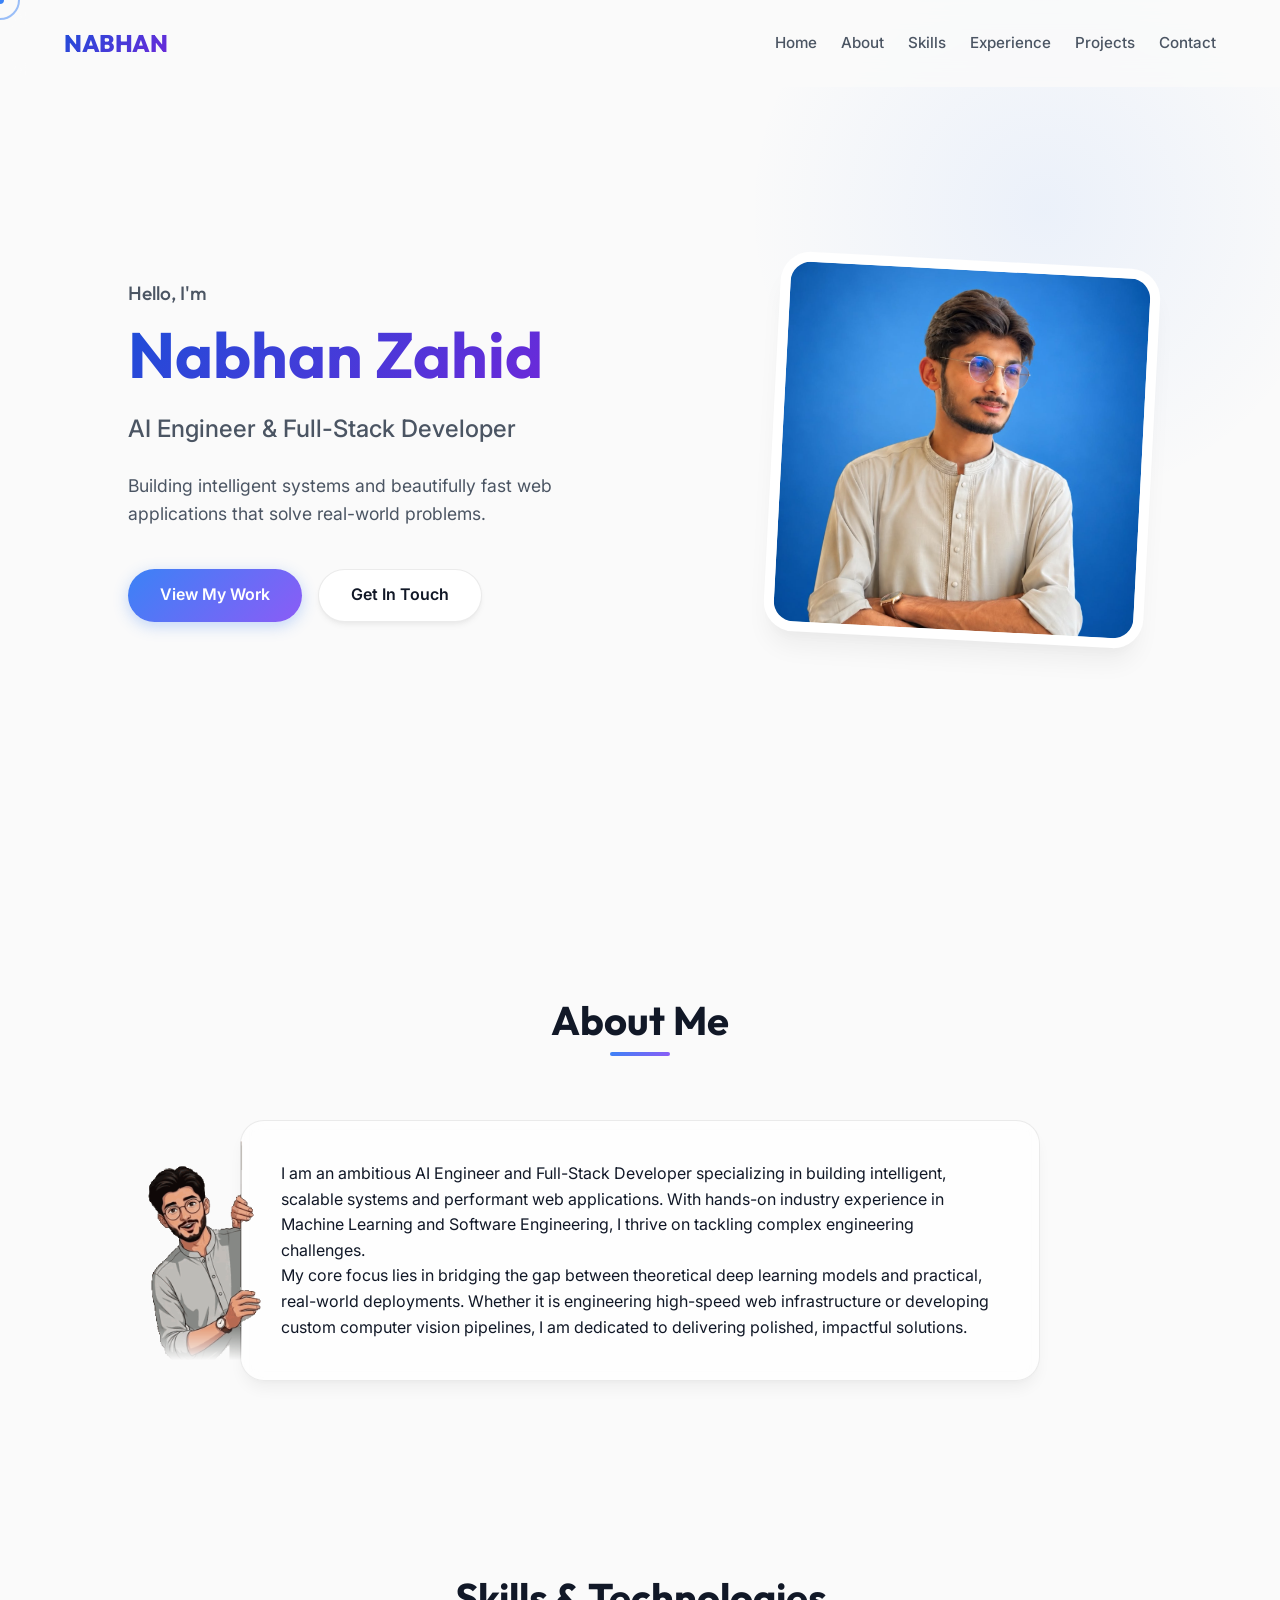
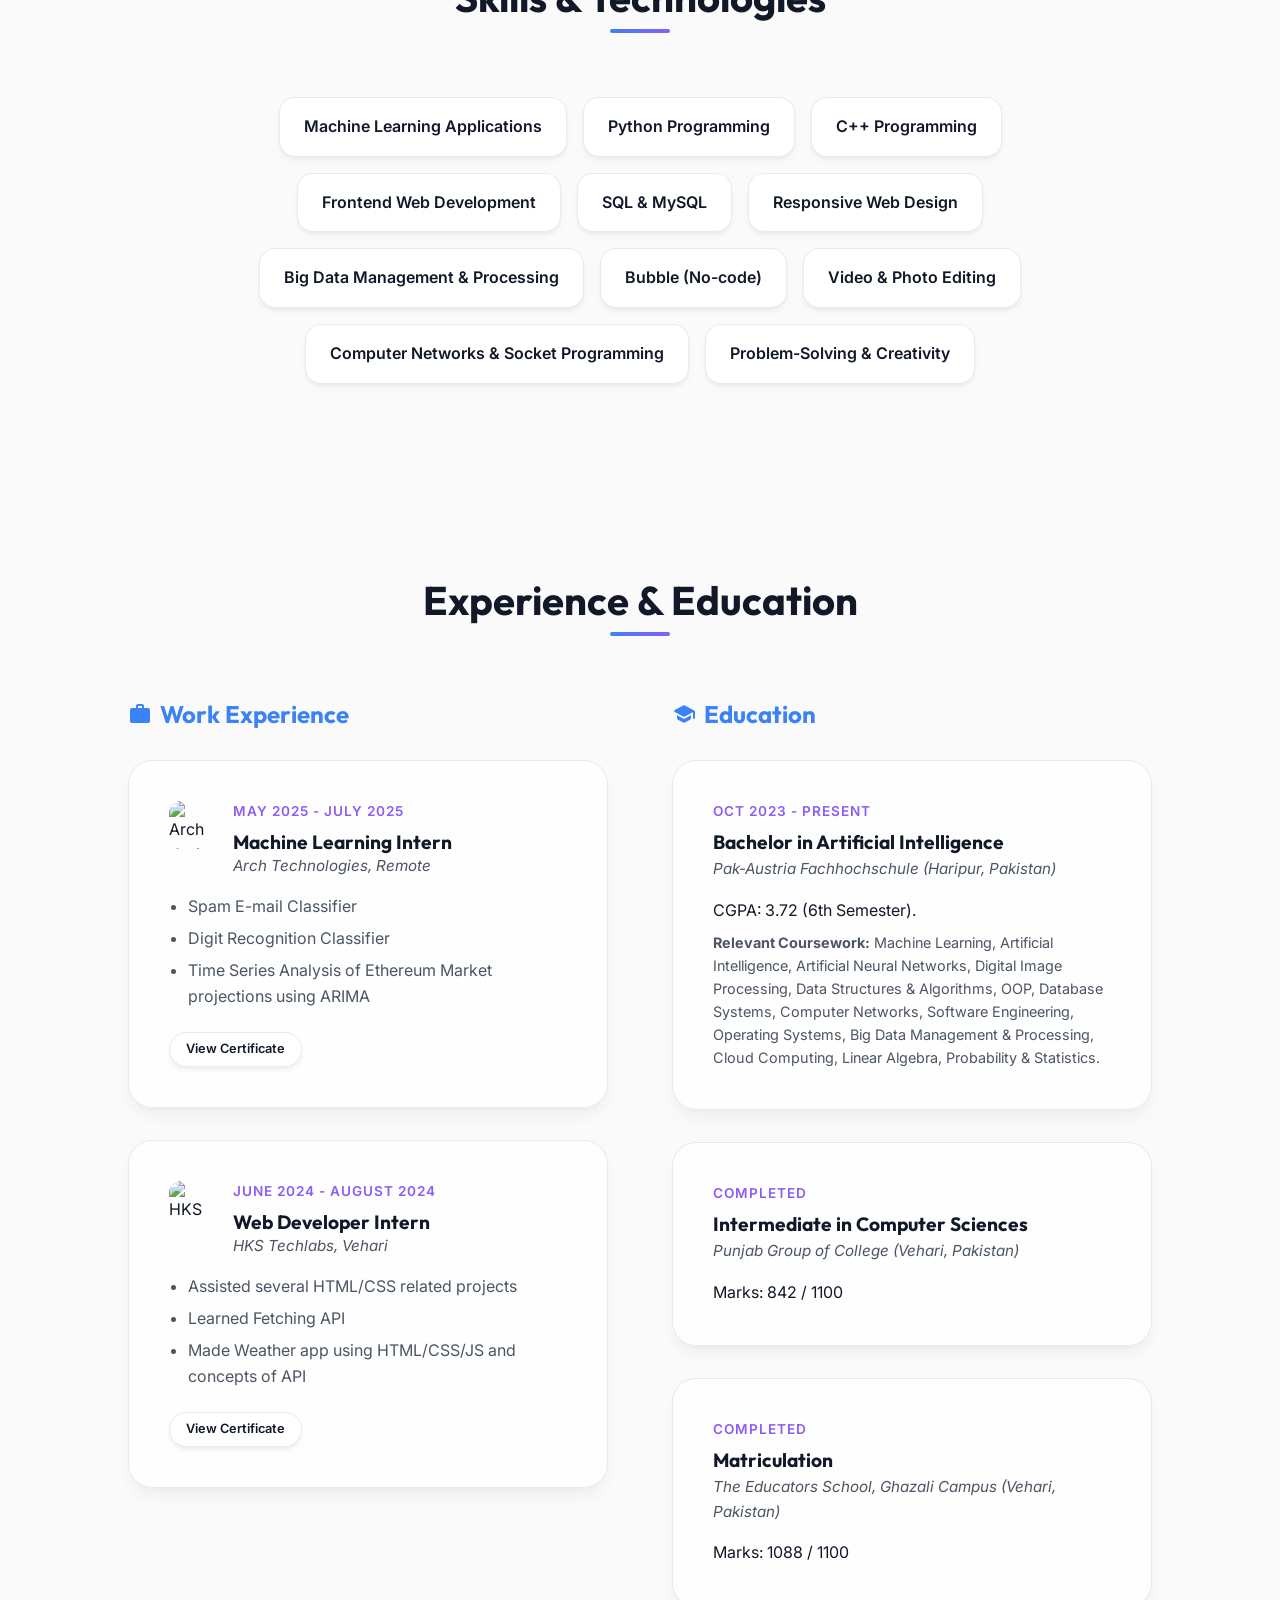
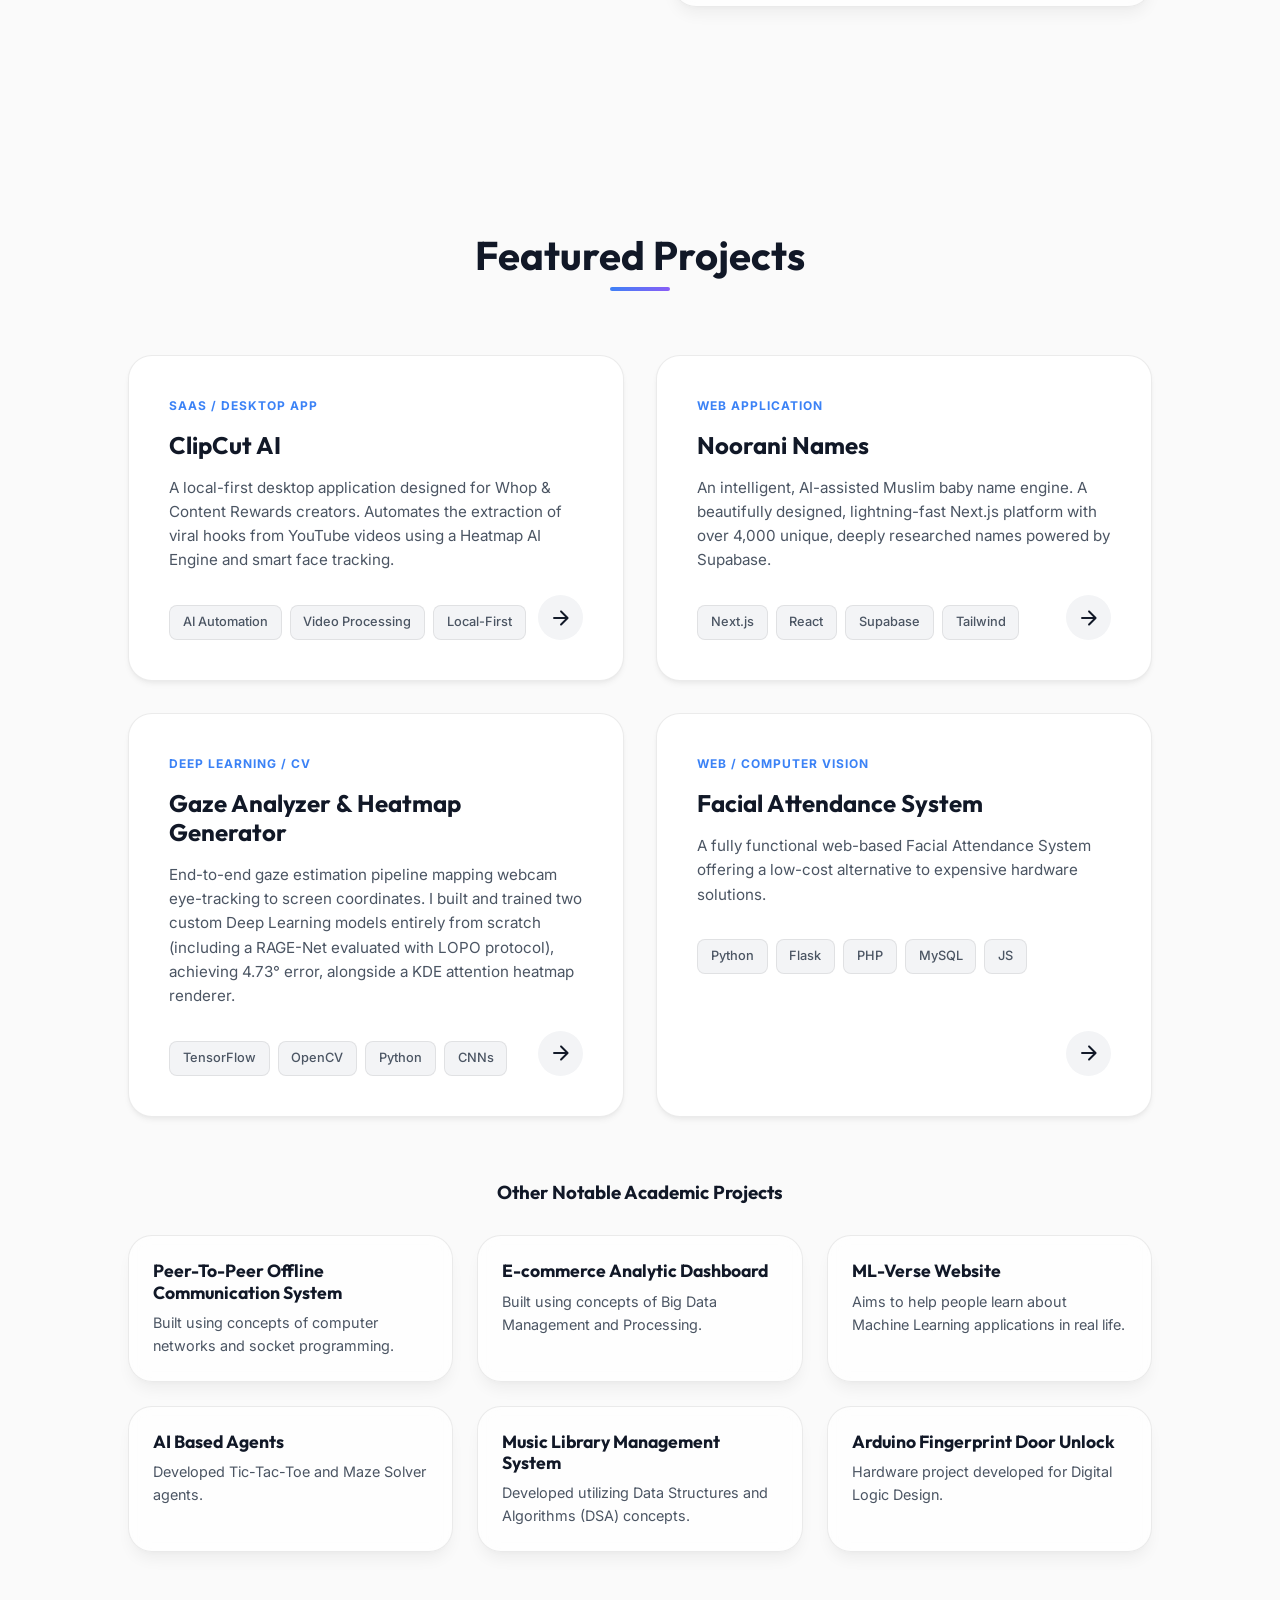
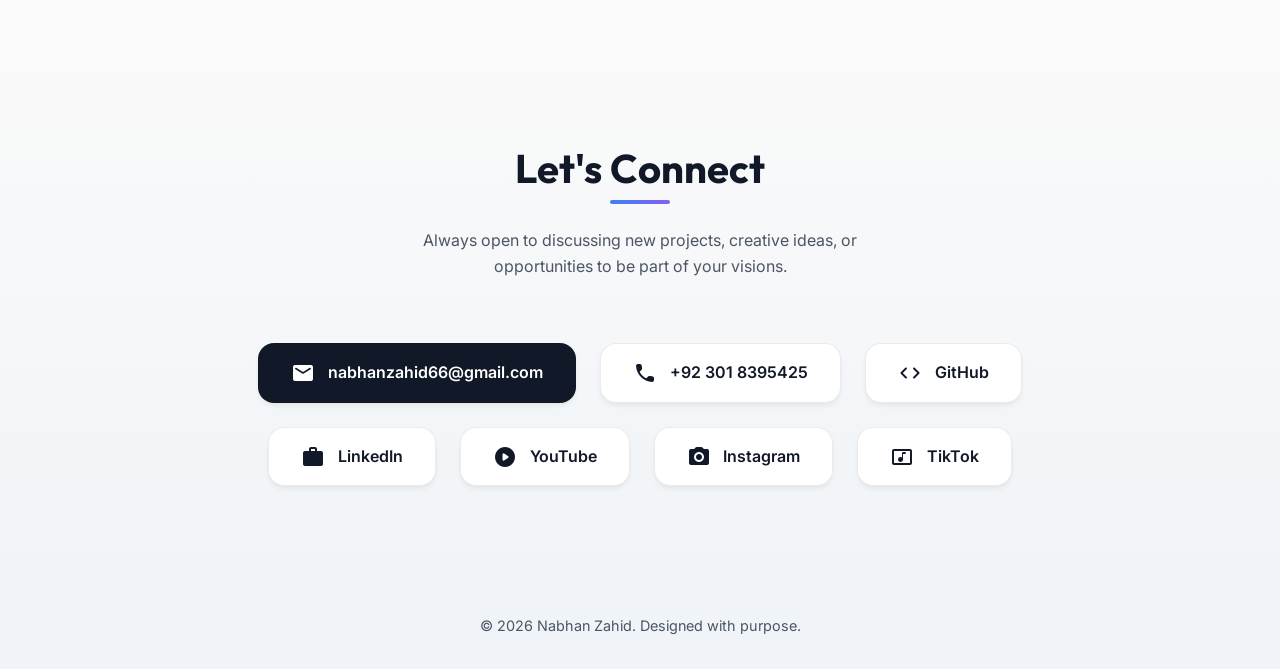
==== index.html @ c8bb35e8 "Initial commit: Revamped AI Engineer Portfolio" ====
<!DOCTYPE html>
<html lang="en">

<head>
  <meta charset="UTF-8">
  <meta name="viewport" content="width=device-width, initial-scale=1.0">
  <title>Nabhan Zahid | AI Engineer & Full-Stack Developer</title>
  <meta name="description" content="Nabhan Zahid is an ambitious AI Engineer and Full-Stack Developer specializing in Machine Learning, Deep Learning, computer vision, and building scalable web applications.">
  <meta name="keywords" content="Nabhan Zahid, AI Engineer, Machine Learning, Full-Stack Developer, Deep Learning, Computer Vision, Python, C++, React, Next.js, Portfolio, Software Engineer">
  <meta name="author" content="Nabhan Zahid">
  <meta name="robots" content="index, follow">

  <!-- Open Graph / Social SEO -->
  <meta property="og:title" content="Nabhan Zahid | AI Engineer & Full-Stack Developer">
  <meta property="og:description" content="Nabhan Zahid's personal portfolio. Exploring my projects in Artificial Intelligence, Machine Learning, and Web Development.">
  <meta property="og:type" content="website">
  <meta property="og:image" content="Assets/profile.jpg">
  <meta property="og:url" content="https://nabhanzahid.com/"> <!-- Placeholder, assuming domain -->
  <!-- Google Fonts -->
  <link rel="preconnect" href="https://fonts.googleapis.com">
  <link rel="preconnect" href="https://fonts.gstatic.com" crossorigin>
  <link
    href="https://fonts.googleapis.com/css2?family=Outfit:wght@300;400;500;600;700;800&family=Inter:wght@300;400;500;600&display=swap"
    rel="stylesheet">

  <!-- Material Icons for some UI elements -->
  <link href="https://fonts.googleapis.com/icon?family=Material+Icons+Round" rel="stylesheet">
  <link href="https://fonts.googleapis.com/icon?family=Material+Icons" rel="stylesheet">

  <link rel="stylesheet" href="style.css">
</head>

<body>

  <!-- Custom Cursor -->
  <div class="cursor-dot"></div>
  <div class="cursor-outline"></div>

  <!-- Navbar -->
  <nav class="navbar">
    <div class="nav-brand">NABHAN</div>
    <ul class="nav-links">
      <li><a href="#home">Home</a></li>
      <li><a href="#about">About</a></li>
      <li><a href="#skills">Skills</a></li>
      <li><a href="#experience">Experience</a></li>
      <li><a href="#projects">Projects</a></li>
      <li><a href="#contact">Contact</a></li>
    </ul>
  </nav>

  <main>
  <!-- Hero Section -->
  <section id="home" class="hero">
    <div class="hero-content fade-in">
      <p class="greeting">Hello, I'm</p>
      <h1 class="hero-title">
        <span class="gradient-text typing-effect">Nabhan Zahid</span>
      </h1>
      <p class="hero-subtitle">AI Engineer & Full-Stack Developer</p>
      <p class="hero-description">
        Building intelligent systems and beautifully fast web applications that solve real-world problems.
      </p>
      <div class="hero-actions">
        <a href="#projects" class="btn btn-primary">View My Work</a>
        <a href="#contact" class="btn btn-secondary">Get In Touch</a>
      </div>
    </div>

    <div class="hero-image fade-in delay-1">
      <div class="image-wrapper">
        <img src="Assets/profile.jpg" alt="Nabhan Zahid" class="profile-pic"
          onerror="this.src='https://ui-avatars.com/api/?name=Nabhan+Zahid&size=400&background=F3F4F6&color=1F2937&font-size=0.33'">
      </div>
    </div>
  </section>

  <!-- About Section -->
  <section id="about" class="about">
    <div class="section-header fade-in">
      <h2>About Me</h2>
      <div class="underline"></div>
    </div>

    <div class="about-content-wrapper fade-in delay-1">
      <img src="Assets/avatar.gif" alt="Nabhan Animated Avatar" class="peeking-avatar">
      <img src="Assets/mobile-avatar.gif" alt="Mobile Animated Avatar" class="mobile-peeking-avatar">
      <div class="glass-panel text-content">
        <p>I am an ambitious AI Engineer and Full-Stack Developer specializing in building
          intelligent, scalable systems and performant web applications. With hands-on industry experience in Machine
          Learning and Software Engineering, I thrive on tackling complex engineering challenges.</p>
        <p>My core focus lies in bridging the gap between theoretical deep learning models and practical, real-world
          deployments. Whether it is engineering high-speed web infrastructure or developing custom computer vision
          pipelines, I am dedicated to delivering polished, impactful solutions.</p>
      </div>
    </div>
  </section>

  <!-- Skills Section -->
  <section id="skills" class="skills-section">
    <div class="section-header fade-in">
      <h2>Skills & Technologies</h2>
      <div class="underline"></div>
    </div>
    <div class="skills-grid fade-in delay-1">
      <div class="skill-tag">Machine Learning Applications</div>
      <div class="skill-tag">Python Programming</div>
      <div class="skill-tag">C++ Programming</div>
      <div class="skill-tag">Frontend Web Development</div>
      <div class="skill-tag">SQL & MySQL</div>
      <div class="skill-tag">Responsive Web Design</div>
      <div class="skill-tag">Big Data Management & Processing</div>
      <div class="skill-tag">Bubble (No-code)</div>
      <div class="skill-tag">Video & Photo Editing</div>
      <div class="skill-tag">Computer Networks & Socket Programming</div>
      <div class="skill-tag" style="grid-column: span 2;">Problem-Solving & Creativity</div>
    </div>
  </section>

  <!-- Experience & Education Section -->
  <section id="experience" class="timeline-section">
    <div class="section-header fade-in">
      <h2>Experience & Education</h2>
      <div class="underline"></div>
    </div>

    <div class="timeline-grid">
      <!-- Work Experience -->
      <div class="timeline-column fade-in">
        <h3><span class="material-icons-round">work</span> Work Experience</h3>

        <div class="timeline-item glass-panel">
          <div class="timeline-header-with-img"
            style="display: flex; gap: 1rem; align-items: flex-start; margin-bottom: 1rem;">
            <img src="https://ui-avatars.com/api/?name=Arch+Technologies&background=3b82f6&color=fff"
              alt="Arch Technologies" style="width: 48px; height: 48px; border-radius: 12px; object-fit: cover;">
            <div>
              <div class="timeline-date">May 2025 - July 2025</div>
              <h4 style="margin-bottom: 0;">Machine Learning Intern</h4>
              <p class="timeline-org" style="margin-bottom: 0;">Arch Technologies, Remote</p>
            </div>
          </div>
          <ul>
            <li>Spam E-mail Classifier</li>
            <li>Digit Recognition Classifier</li>
            <li>Time Series Analysis of Ethereum Market projections using ARIMA</li>
          </ul>
          <a href="Assets/arch_certificate.pdf" target="_blank" class="btn btn-secondary"
            style="font-size: 0.8rem; padding: 0.4rem 1rem; margin-top: 1rem;">View Certificate</a>
        </div>

        <div class="timeline-item glass-panel">
          <div class="timeline-header-with-img"
            style="display: flex; gap: 1rem; align-items: flex-start; margin-bottom: 1rem;">
            <img src="https://ui-avatars.com/api/?name=HKS+Techlabs&background=8b5cf6&color=fff" alt="HKS Techlabs"
              style="width: 48px; height: 48px; border-radius: 12px; object-fit: cover;">
            <div>
              <div class="timeline-date">June 2024 - August 2024</div>
              <h4 style="margin-bottom: 0;">Web Developer Intern</h4>
              <p class="timeline-org" style="margin-bottom: 0;">HKS Techlabs, Vehari</p>
            </div>
          </div>
          <ul>
            <li>Assisted several HTML/CSS related projects</li>
            <li>Learned Fetching API</li>
            <li>Made Weather app using HTML/CSS/JS and concepts of API</li>
          </ul>
          <a href="Assets/hks_certificate.pdf" target="_blank" class="btn btn-secondary"
            style="font-size: 0.8rem; padding: 0.4rem 1rem; margin-top: 1rem;">View Certificate</a>
        </div>
      </div>

      <!-- Education -->
      <div class="timeline-column fade-in delay-1">
        <h3><span class="material-icons-round">school</span> Education</h3>

        <div class="timeline-item glass-panel">
          <div class="timeline-date">Oct 2023 - Present</div>
          <h4>Bachelor in Artificial Intelligence</h4>
          <p class="timeline-org">Pak-Austria Fachhochschule (Haripur, Pakistan)</p>
          <p>CGPA: 3.72 (6th Semester).</p>
          <p style="margin-top: 0.5rem; font-size: 0.9rem; color: var(--text-secondary);"><strong>Relevant
              Coursework:</strong> Machine Learning, Artificial Intelligence, Artificial Neural Networks, Digital Image
            Processing, Data Structures & Algorithms, OOP, Database Systems, Computer Networks, Software Engineering,
            Operating Systems, Big Data Management & Processing, Cloud Computing, Linear Algebra, Probability &
            Statistics.</p>
        </div>

        <div class="timeline-item glass-panel">
          <div class="timeline-date">Completed</div>
          <h4>Intermediate in Computer Sciences</h4>
          <p class="timeline-org">Punjab Group of College (Vehari, Pakistan)</p>
          <p>Marks: 842 / 1100</p>
        </div>

        <div class="timeline-item glass-panel">
          <div class="timeline-date">Completed</div>
          <h4>Matriculation</h4>
          <p class="timeline-org">The Educators School, Ghazali Campus (Vehari, Pakistan)</p>
          <p>Marks: 1088 / 1100</p>
        </div>
      </div>
    </div>
  </section>

  <!-- Projects Section -->
  <section id="projects" class="projects">
    <div class="section-header fade-in">
      <h2>Featured Projects</h2>
      <div class="underline"></div>
    </div>

    <div class="project-grid">
      <!-- Project 1: Clipcut AI -->
      <a href="https://clipcutai.xyz" target="_blank" rel="noopener noreferrer" class="project-card fade-in">
        <div class="project-content">
          <div class="project-tag">SaaS / Desktop App</div>
          <h3>ClipCut AI</h3>
          <p>A local-first desktop application designed for Whop & Content Rewards creators. Automates the extraction of
            viral hooks from YouTube videos using a Heatmap AI Engine and smart face tracking.</p>
          <div class="tech-stack">
            <span>AI Automation</span>
            <span>Video Processing</span>
            <span>Local-First</span>
          </div>
        </div>
        <div class="project-link-icon">
          <span class="material-icons-round">arrow_forward</span>
        </div>
      </a>

      <!-- Project 2: Noorani Names -->
      <a href="https://nooraninames.com" target="_blank" rel="noopener noreferrer" class="project-card fade-in delay-1">
        <div class="project-content">
          <div class="project-tag">Web Application</div>
          <h3>Noorani Names</h3>
          <p>An intelligent, AI-assisted Muslim baby name engine. A beautifully designed, lightning-fast Next.js platform with over 4,000 unique, deeply researched names powered by Supabase.</p>
          <div class="tech-stack">
            <span>Next.js</span>
            <span>React</span>
            <span>Supabase</span>
            <span>Tailwind</span>
          </div>
        </div>
        <div class="project-link-icon">
          <span class="material-icons-round">arrow_forward</span>
        </div>
      </a>

      <!-- Project 3: Gaze Tracking -->
      <a href="https://www.kaggle.com/datasets/nabhanzahid/gaze-tracking/data" target="_blank" rel="noopener noreferrer"
        class="project-card fade-in">
        <div class="project-content">
          <div class="project-tag">Deep Learning / CV</div>
          <h3>Gaze Analyzer & Heatmap Generator</h3>
          <p>End-to-end gaze estimation pipeline mapping webcam eye-tracking to screen coordinates. I built and trained two custom Deep Learning models entirely from scratch (including a RAGE-Net evaluated with LOPO protocol), achieving 4.73° error, alongside a KDE attention heatmap renderer.</p>
          <div class="tech-stack">
            <span>TensorFlow</span>
            <span>OpenCV</span>
            <span>Python</span>
            <span>CNNs</span>
          </div>
        </div>
        <div class="project-link-icon">
          <span class="material-icons-round">arrow_forward</span>
        </div>
      </a>

      <!-- Project 4: Facial Attendance -->
      <a href="https://youtu.be/N791KfJFyd8" target="_blank" rel="noopener noreferrer"
        class="project-card fade-in delay-1">
        <div class="project-content">
          <div class="project-tag">Web / Computer Vision</div>
          <h3>Facial Attendance System</h3>
          <p>A fully functional web-based Facial Attendance System offering a low-cost alternative to expensive hardware
            solutions.</p>
          <div class="tech-stack">
            <span>Python</span>
            <span>Flask</span>
            <span>PHP</span>
            <span>MySQL</span>
            <span>JS</span>
          </div>
        </div>
        <div class="project-link-icon">
          <span class="material-icons-round">arrow_forward</span>
        </div>
      </a>
    </div>

    <!-- Other Academic Projects -->
    <div class="other-projects fade-in">
      <h3>Other Notable Academic Projects</h3>
      <div class="other-projects-grid">
        <div class="glass-panel small-project">
          <h4>Peer-To-Peer Offline Communication System</h4>
          <p>Built using concepts of computer networks and socket programming.</p>
        </div>
        <div class="glass-panel small-project">
          <h4>E-commerce Analytic Dashboard</h4>
          <p>Built using concepts of Big Data Management and Processing.</p>
        </div>
        <div class="glass-panel small-project">
          <h4>ML-Verse Website</h4>
          <p>Aims to help people learn about Machine Learning applications in real life.</p>
        </div>
        <div class="glass-panel small-project">
          <h4>AI Based Agents</h4>
          <p>Developed Tic-Tac-Toe and Maze Solver agents.</p>
        </div>
        <div class="glass-panel small-project">
          <h4>Music Library Management System</h4>
          <p>Developed utilizing Data Structures and Algorithms (DSA) concepts.</p>
        </div>
        <div class="glass-panel small-project">
          <h4>Arduino Fingerprint Door Unlock</h4>
          <p>Hardware project developed for Digital Logic Design.</p>
        </div>
      </div>
    </div>
  </section>

  <!-- Contact Section -->
  <section id="contact" class="contact">
    <div class="section-header fade-in">
      <h2>Let's Connect</h2>
      <div class="underline"></div>
      <p class="contact-sub">Always open to discussing new projects, creative ideas, or opportunities to be part of your
        visions.</p>
    </div>

    <div class="contact-grid fade-in delay-1">
      <a href="mailto:nabhanzahid66@gmail.com" class="social-btn glass-btn primary">
        <span class="material-icons-round">email</span>
        nabhanzahid66@gmail.com
      </a>
      <a href="tel:+923018395425" class="social-btn glass-btn">
        <span class="material-icons-round">phone</span>
        +92 301 8395425
      </a>
      <a href="https://github.com/nabhanzahid" target="_blank" rel="noopener noreferrer" class="social-btn glass-btn">
        <span class="material-icons-round">code</span>
        GitHub
      </a>
      <a href="https://www.linkedin.com/in/nabhan-zahid-28735432b" target="_blank" rel="noopener noreferrer"
        class="social-btn glass-btn">
        <span class="material-icons-round">work</span>
        LinkedIn
      </a>
      <a href="https://youtube.com/@kamalaadmi" target="_blank" rel="noopener noreferrer" class="social-btn glass-btn">
        <span class="material-icons-round">play_circle</span>
        YouTube
      </a>
      <a href="https://www.instagram.com/nabhanzahid77" target="_blank" rel="noopener noreferrer"
        class="social-btn glass-btn">
        <span class="material-icons-round">photo_camera</span>
        Instagram
      </a>
      <a href="https://www.tiktok.com/@nz243" target="_blank" rel="noopener noreferrer" class="social-btn glass-btn">
        <span class="material-icons-round">music_video</span>
        TikTok
      </a>
    </div>
  </section>
  </main>

  <footer>
    <p>&copy; <span id="year"></span> Nabhan Zahid. Designed with purpose.</p>
  </footer>

  <script src="script.js"></script>
</body>

</html>
---- style.css ----
/* 
  PREMIUM LIGHT THEME 
  A modern, elegant light theme focusing on white space, soft shadows, 
  and smooth gradients to give a highly premium feel.
*/

:root {
  /* Colors */
  --bg-color: #fafafa;
  --surface-color: #ffffff;
  --surface-hover: #f3f4f6;
  --text-primary: #111827;
  --text-secondary: #4b5563;
  --accent-primary: #3b82f6; /* Premium Blue */
  --accent-secondary: #8b5cf6; /* Soft Purple */
  --border-color: rgba(0, 0, 0, 0.08);
  
  /* Gradients */
  --gradient-main: linear-gradient(135deg, var(--accent-primary), var(--accent-secondary));
  --gradient-text: linear-gradient(135deg, #1d4ed8, #6d28d9);
  
  /* Shadows */
  --shadow-sm: 0 4px 6px -1px rgba(0, 0, 0, 0.05), 0 2px 4px -1px rgba(0, 0, 0, 0.03);
  --shadow-md: 0 10px 15px -3px rgba(0, 0, 0, 0.05), 0 4px 6px -2px rgba(0, 0, 0, 0.025);
  --shadow-lg: 0 20px 25px -5px rgba(0, 0, 0, 0.05), 0 10px 10px -5px rgba(0, 0, 0, 0.02);
  --shadow-hover: 0 25px 50px -12px rgba(0, 0, 0, 0.1);
  
  /* Transitions */
  --transition-fast: 0.2s ease;
  --transition-normal: 0.3s cubic-bezier(0.4, 0, 0.2, 1);
  --transition-slow: 0.6s cubic-bezier(0.22, 1, 0.36, 1);
}

* {
  margin: 0;
  padding: 0;
  box-sizing: border-box;
}

html {
  scroll-behavior: smooth;
  scroll-padding-top: 30px;
  cursor: none; /* For custom cursor */
}

body {
  font-family: 'Inter', sans-serif;
  background-color: var(--bg-color);
  color: var(--text-primary);
  line-height: 1.6;
  overflow-x: hidden;
  position: relative;
}

/* Headings */
h1, h2, h3, h4 {
  font-family: 'Outfit', sans-serif;
  font-weight: 700;
  line-height: 1.2;
}

/* --- CUSTOM CURSOR --- */
.cursor-dot, .cursor-outline {
  position: fixed;
  top: 0;
  left: 0;
  transform: translate(-50%, -50%);
  border-radius: 50%;
  z-index: 9999;
  pointer-events: none;
}

.cursor-dot {
  width: 8px;
  height: 8px;
  background-color: var(--accent-primary);
}

.cursor-outline {
  width: 40px;
  height: 40px;
  border: 2px solid rgba(59, 130, 246, 0.5);
  transition: width 0.2s, height 0.2s, background-color 0.2s;
}

/* --- NAVBAR --- */
.navbar {
  position: fixed;
  top: 0;
  width: 100%;
  padding: 1.5rem 5%;
  display: flex;
  justify-content: space-between;
  align-items: center;
  z-index: 1000;
  transition: var(--transition-normal);
  background: rgba(250, 250, 250, 0.8);
  backdrop-filter: blur(12px);
  -webkit-backdrop-filter: blur(12px);
  border-bottom: 1px solid transparent;
}

.navbar.scrolled {
  padding: 1rem 5%;
  border-bottom: 1px solid var(--border-color);
  box-shadow: var(--shadow-sm);
}

.nav-brand {
  font-family: 'Outfit', sans-serif;
  font-size: 1.5rem;
  font-weight: 800;
  letter-spacing: -0.5px;
  background: var(--gradient-text);
  -webkit-background-clip: text;
  -webkit-text-fill-color: transparent;
}

.nav-links {
  display: flex;
  list-style: none;
  gap: 1.5rem;
  flex-wrap: wrap;
  justify-content: center;
}

.nav-links a {
  text-decoration: none;
  color: var(--text-secondary);
  font-weight: 500;
  font-size: 0.95rem;
  transition: var(--transition-fast);
  position: relative;
}

.nav-links a::after {
  content: '';
  position: absolute;
  width: 0;
  height: 2px;
  bottom: -4px;
  left: 0;
  background: var(--gradient-main);
  transition: var(--transition-normal);
}

.nav-links a:hover {
  color: var(--text-primary);
}

.nav-links a:hover::after {
  width: 100%;
}

/* --- HERO SECTION --- */
.hero {
  min-height: 100vh;
  display: flex;
  align-items: center;
  justify-content: space-between;
  padding: 0 10%;
  position: relative;
}

.hero::before {
  content: '';
  position: absolute;
  top: -10%;
  right: -5%;
  width: 600px;
  height: 600px;
  background: radial-gradient(circle, rgba(59, 130, 246, 0.08) 0%, rgba(250, 250, 250, 0) 70%);
  border-radius: 50%;
  z-index: -1;
}

.about-content-wrapper {
  text-align: left;
  position: relative;
  max-width: 800px;
  margin: 0 auto;
}

.peeking-avatar {
  position: absolute;
  top: 50%;
  left: -167px;
  transform: translateY(-50%);
  width: 250px;
  z-index: 10;
  -webkit-mask-image: linear-gradient(to bottom, rgba(0,0,0,1) 85%, rgba(0,0,0,0) 100%);
  mask-image: linear-gradient(to bottom, rgba(0,0,0,1) 85%, rgba(0,0,0,0) 100%);
  transition: transform 0.4s cubic-bezier(0.175, 0.885, 0.32, 1.275);
  pointer-events: none;
}

.mobile-peeking-avatar {
  display: none;
}

.about-content-wrapper:hover .peeking-avatar {
  transform: translateY(-55%);
}

.hero-content {
  max-width: 600px;
}

.greeting {
  font-family: 'Outfit', sans-serif;
  font-size: 1.2rem;
  font-weight: 500;
  color: var(--text-secondary);
  margin-bottom: 0.5rem;
}

.hero-title {
  font-size: 4rem;
  margin-bottom: 1rem;
}

.gradient-text {
  background: var(--gradient-text);
  -webkit-background-clip: text;
  -webkit-text-fill-color: transparent;
}

.hero-subtitle {
  font-size: 1.5rem;
  font-weight: 500;
  color: var(--text-secondary);
  margin-bottom: 1.5rem;
}

.hero-description {
  font-size: 1.1rem;
  color: var(--text-secondary);
  margin-bottom: 2.5rem;
  max-width: 480px;
}

.hero-actions {
  display: flex;
  gap: 1rem;
}

.btn {
  padding: 0.8rem 2rem;
  border-radius: 50px;
  font-weight: 600;
  text-decoration: none;
  transition: var(--transition-normal);
  font-size: 1rem;
  display: inline-flex;
  align-items: center;
  justify-content: center;
}

.btn-primary {
  background: var(--gradient-main);
  color: white;
  box-shadow: 0 4px 15px rgba(59, 130, 246, 0.3);
}

.btn-primary:hover {
  transform: translateY(-2px);
  box-shadow: 0 8px 25px rgba(59, 130, 246, 0.4);
}

.btn-secondary {
  background: var(--surface-color);
  color: var(--text-primary);
  border: 1px solid var(--border-color);
  box-shadow: var(--shadow-sm);
}

.btn-secondary:hover {
  background: var(--surface-hover);
  border-color: #d1d5db;
  transform: translateY(-2px);
}

.image-wrapper {
  position: relative;
  width: 380px;
  height: 380px;
  border-radius: 30px;
  padding: 10px;
  background: white;
  box-shadow: var(--shadow-lg);
  transform: rotate(3deg);
  transition: var(--transition-slow);
}

.image-wrapper:hover {
  transform: rotate(0deg) scale(1.02);
  box-shadow: var(--shadow-hover);
}

.profile-pic {
  width: 100%;
  height: 100%;
  object-fit: cover;
  border-radius: 20px;
}

/* --- COMMON SECTION STYLES --- */
section {
  padding: 6rem 10%;
}

.section-header {
  text-align: center;
  margin-bottom: 4rem;
}

.section-header h2 {
  font-size: 2.5rem;
  color: var(--text-primary);
  margin-bottom: 0.5rem;
}

.underline {
  height: 4px;
  width: 60px;
  background: var(--gradient-main);
  margin: 0 auto;
  border-radius: 2px;
}

/* Glassmorphism Panel */
.glass-panel {
  background: rgba(255, 255, 255, 0.7);
  backdrop-filter: blur(10px);
  -webkit-backdrop-filter: blur(10px);
  border: 1px solid var(--border-color);
  border-radius: 24px;
  padding: 2.5rem;
  box-shadow: var(--shadow-md);
  transition: var(--transition-normal);
}

.glass-panel:hover {
  transform: translateY(-5px);
  box-shadow: var(--shadow-lg);
  border-color: rgba(59, 130, 246, 0.2);
}

/* --- ABOUT SECTION --- */
.about-content {
  max-width: 800px;
  margin: 0 auto;
}

.about-content p {
  color: var(--text-secondary);
  font-size: 1.1rem;
  margin-bottom: 1rem;
}

.about-content p:last-child {
  margin-bottom: 0;
}

/* --- SKILLS SECTION --- */
.skills-grid {
  display: flex;
  flex-wrap: wrap;
  gap: 1rem;
  justify-content: center;
  max-width: 900px;
  margin: 0 auto;
}

.skill-tag {
  background: white;
  border: 1px solid var(--border-color);
  padding: 1rem 1.5rem;
  border-radius: 16px;
  font-weight: 600;
  color: var(--text-primary);
  box-shadow: var(--shadow-sm);
  transition: var(--transition-normal);
  display: flex;
  align-items: center;
  justify-content: center;
}

.skill-tag:hover {
  transform: translateY(-3px);
  box-shadow: var(--shadow-md);
  border-color: var(--accent-primary);
  color: var(--accent-primary);
}

/* --- TIMELINE SECTION --- */
.timeline-grid {
  display: grid;
  grid-template-columns: 1fr 1fr;
  gap: 4rem;
}

.timeline-column h3 {
  display: flex;
  align-items: center;
  gap: 0.5rem;
  font-size: 1.5rem;
  margin-bottom: 2rem;
  color: var(--accent-primary);
}

.timeline-item {
  margin-bottom: 2rem;
  position: relative;
}

.timeline-date {
  font-size: 0.85rem;
  font-weight: 600;
  color: var(--accent-secondary);
  margin-bottom: 0.5rem;
  text-transform: uppercase;
  letter-spacing: 1px;
}

.timeline-item h4 {
  font-size: 1.2rem;
  color: var(--text-primary);
  margin-bottom: 0.2rem;
}

.timeline-org {
  font-size: 0.95rem;
  color: var(--text-secondary);
  margin-bottom: 1rem;
  font-style: italic;
}

.timeline-item ul {
  padding-left: 1.2rem;
  color: var(--text-secondary);
}

.timeline-item ul li {
  margin-bottom: 0.4rem;
}

/* --- PROJECTS SECTION --- */
.project-grid {
  display: grid;
  grid-template-columns: repeat(auto-fit, minmax(350px, 1fr));
  gap: 2rem;
  margin-bottom: 4rem;
}

.project-card {
  display: block;
  text-decoration: none;
  background: var(--surface-color);
  border-radius: 24px;
  padding: 2.5rem;
  border: 1px solid var(--border-color);
  box-shadow: var(--shadow-sm);
  transition: var(--transition-normal);
  position: relative;
  overflow: hidden;
  height: 100%;
  display: flex;
  flex-direction: column;
  justify-content: space-between;
}

.project-card::before {
  content: '';
  position: absolute;
  top: 0;
  left: 0;
  width: 100%;
  height: 100%;
  background: linear-gradient(135deg, rgba(59, 130, 246, 0.03), rgba(139, 92, 246, 0.03));
  opacity: 0;
  transition: var(--transition-normal);
}

.project-card:hover {
  transform: translateY(-8px);
  box-shadow: var(--shadow-hover);
  border-color: rgba(59, 130, 246, 0.3);
}

.project-card:hover::before {
  opacity: 1;
}

.project-content {
  position: relative;
  z-index: 1;
}

.project-tag {
  font-size: 0.75rem;
  font-weight: 700;
  text-transform: uppercase;
  letter-spacing: 1px;
  color: var(--accent-primary);
  margin-bottom: 1rem;
}

.project-card h3 {
  font-size: 1.5rem;
  color: var(--text-primary);
  margin-bottom: 1rem;
  transition: var(--transition-fast);
}

.project-card:hover h3 {
  color: var(--accent-primary);
}

.project-card p {
  color: var(--text-secondary);
  font-size: 0.95rem;
  margin-bottom: 2rem;
}

.tech-stack {
  display: flex;
  flex-wrap: wrap;
  gap: 0.5rem;
}

.tech-stack span {
  background: var(--surface-hover);
  color: var(--text-secondary);
  padding: 0.4rem 0.8rem;
  border-radius: 8px;
  font-size: 0.8rem;
  font-weight: 500;
  border: 1px solid var(--border-color);
}

.project-link-icon {
  position: absolute;
  bottom: 2.5rem;
  right: 2.5rem;
  width: 45px;
  height: 45px;
  border-radius: 50%;
  background: var(--surface-hover);
  display: flex;
  align-items: center;
  justify-content: center;
  color: var(--text-primary);
  transition: var(--transition-normal);
  z-index: 1;
}

.project-card:hover .project-link-icon {
  background: var(--gradient-main);
  color: white;
  transform: rotate(-45deg);
}

/* Other Projects Grid */
.other-projects h3 {
  text-align: center;
  margin-bottom: 2rem;
  color: var(--text-primary);
}

.other-projects-grid {
  display: grid;
  grid-template-columns: repeat(auto-fit, minmax(250px, 1fr));
  gap: 1.5rem;
}

.small-project {
  padding: 1.5rem;
}

.small-project h4 {
  font-size: 1.1rem;
  margin-bottom: 0.5rem;
}

.small-project p {
  font-size: 0.9rem;
  color: var(--text-secondary);
}

/* --- CONTACT SECTION --- */
.contact {
  background: linear-gradient(180deg, var(--bg-color) 0%, #f0f4f8 100%);
  text-align: center;
}

.contact-sub {
  color: var(--text-secondary);
  max-width: 500px;
  margin: 1.5rem auto 0;
}

.contact-grid {
  display: flex;
  justify-content: center;
  gap: 1.5rem;
  flex-wrap: wrap;
  max-width: 900px;
  margin: 3rem auto 0;
}

.social-btn {
  display: flex;
  align-items: center;
  gap: 0.8rem;
  padding: 1rem 2rem;
  border-radius: 16px;
  text-decoration: none;
  font-weight: 600;
  color: var(--text-primary);
  background: white;
  border: 1px solid var(--border-color);
  box-shadow: var(--shadow-sm);
  transition: var(--transition-normal);
}

.social-btn:hover {
  transform: translateY(-3px);
  box-shadow: var(--shadow-md);
  border-color: var(--accent-primary);
}

.social-btn.primary {
  background: var(--text-primary);
  color: white;
}

.social-btn.primary:hover {
  background: var(--accent-primary);
  border-color: transparent;
}

/* --- FOOTER --- */
footer {
  text-align: center;
  padding: 2rem;
  color: var(--text-secondary);
  font-size: 0.9rem;
  background: #f0f4f8;
}

/* --- ANIMATIONS & UTILITIES --- */
.fade-in {
  opacity: 0;
  transform: translateY(30px);
  transition: opacity 0.8s ease-out, transform 0.8s ease-out;
}

.fade-in.appear {
  opacity: 1;
  transform: translateY(0);
}

.delay-1 {
  transition-delay: 0.2s;
}

/* Responsive */
@media (max-width: 900px) {
  body {
    overflow-x: hidden;
  }
  
  .peeking-avatar {
    display: none; /* Hidden on mobile to prevent going off-screen */
  }

  .mobile-peeking-avatar {
    display: block;
    position: absolute;
    top: -50px; /* Rest arms perfectly on the top edge of the card */
    left: 20px; /* Top left corner */
    width: 140px;
    z-index: 10;
    pointer-events: none;
  }
  
  .hero {
    flex-direction: column;
    justify-content: center;
    text-align: center;
    padding-top: 8rem;
    gap: 3rem;
  }
  
  .hero-actions {
    justify-content: center;
  }
  
  .timeline-grid {
    grid-template-columns: 1fr;
  }
  
  .image-wrapper {
    width: 300px;
    height: 300px;
  }
  
  .nav-links {
    gap: 1rem;
  }
}

@media (max-width: 600px) {
  html {
    scroll-padding-top: 50px;
  }
  
  .navbar {
    flex-direction: column;
    padding: 1rem;
    gap: 0.8rem;
  }
  
  .navbar.scrolled {
    padding: 0.8rem;
  }
  
  .nav-links {
    gap: 0.8rem;
  }
  
  .nav-links a {
    font-size: 0.85rem;
  }
  
  .hero-title {
    font-size: 2.8rem;
  }
  
  .hero-subtitle {
    font-size: 1.2rem;
  }
  
  .image-wrapper {
    width: 260px;
    height: 260px;
  }
  
  .skills-grid {
    display: grid;
    grid-template-columns: 1fr 1fr;
    gap: 0.8rem;
  }

  .skill-tag {
    padding: 0.8rem 0.5rem;
    font-size: 0.85rem;
    text-align: center;
  }

  .skill-tag:nth-child(3n + 1) {
    grid-column: span 2;
  }
  
  section {
    padding: 4rem 5%;
  }
}
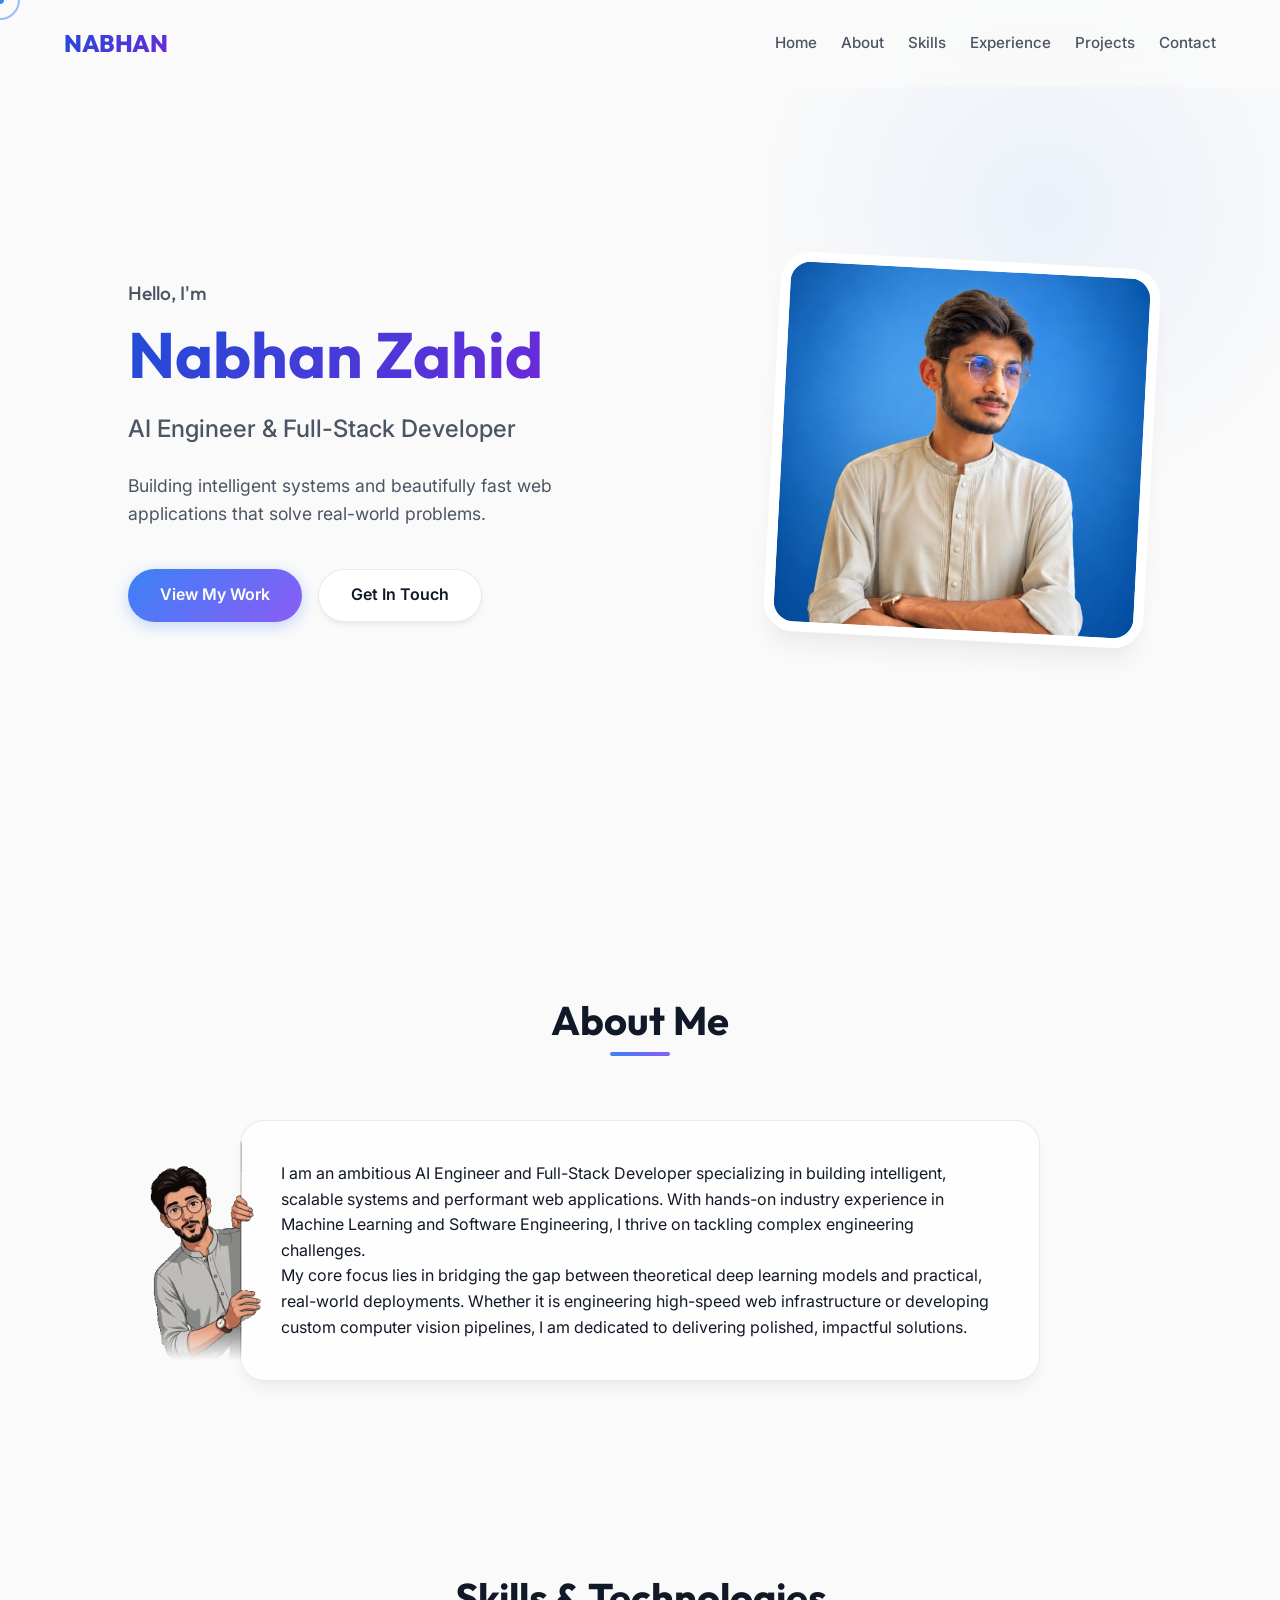
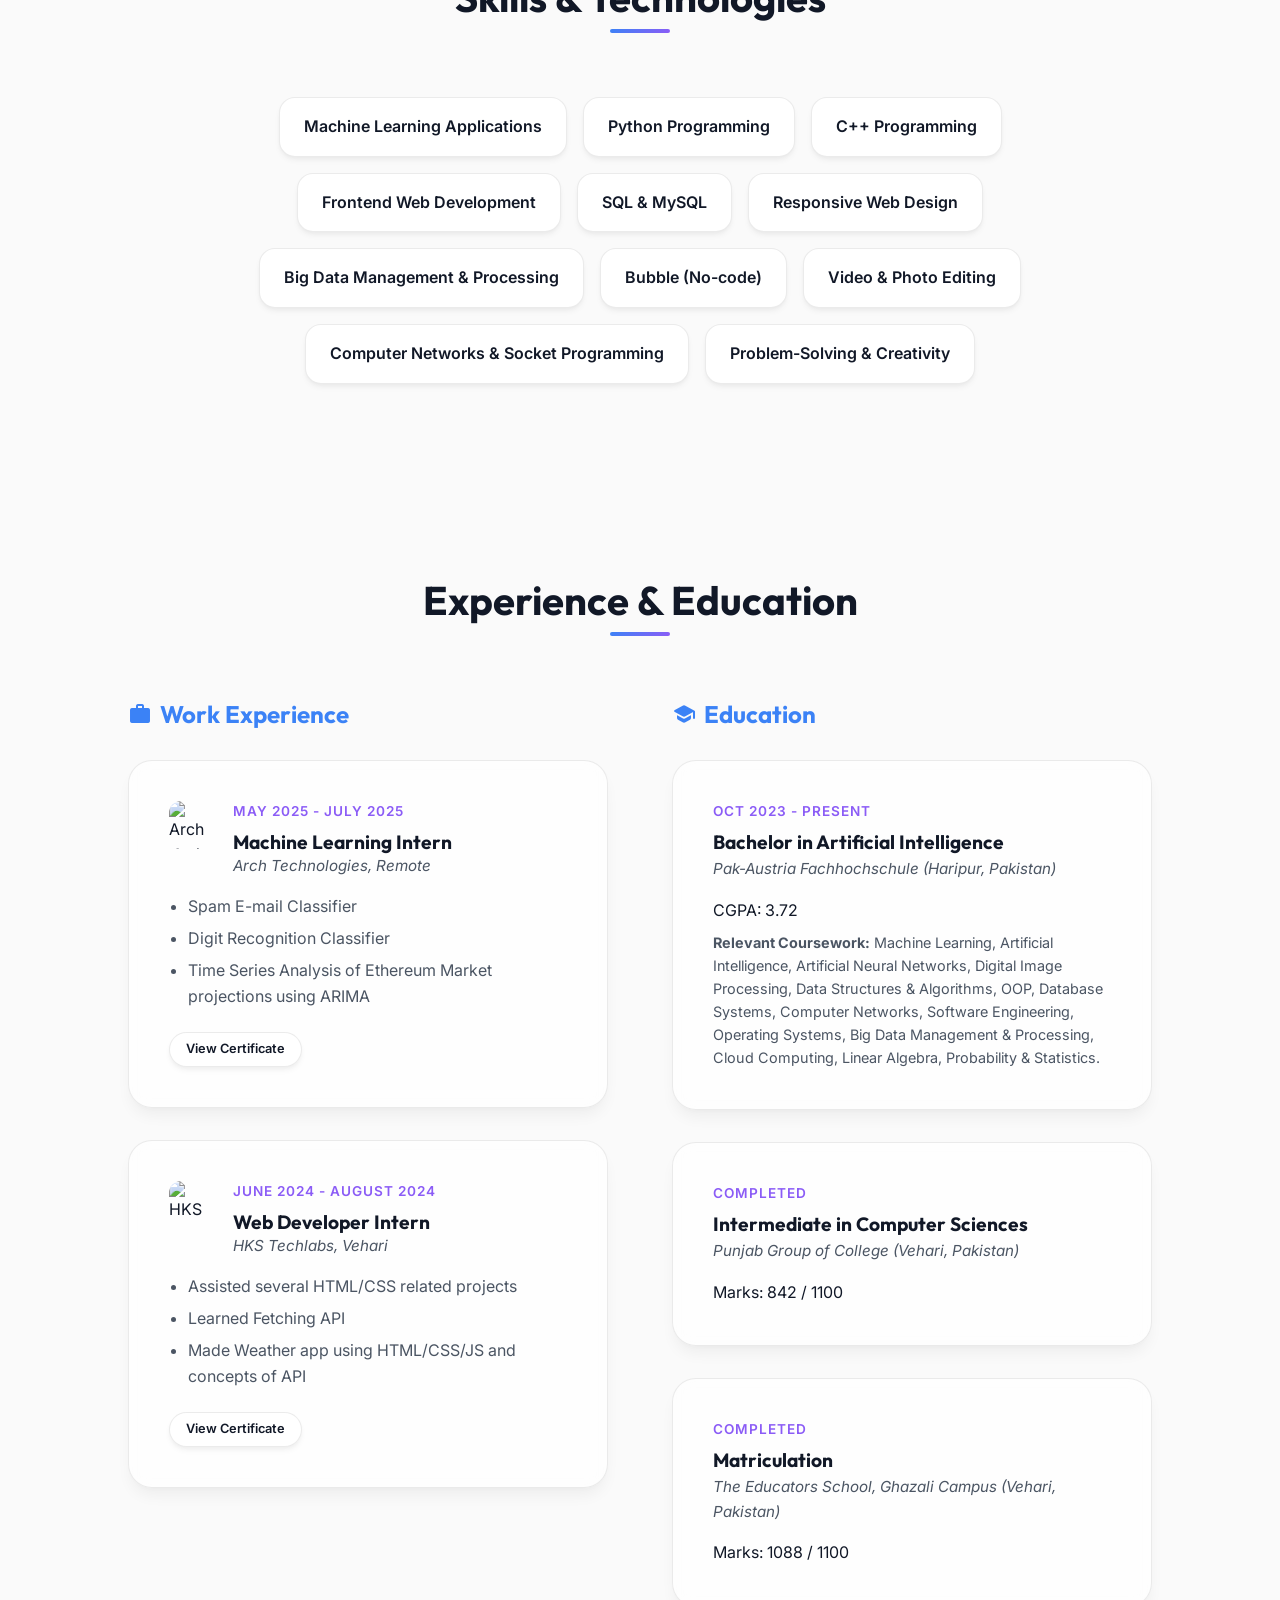
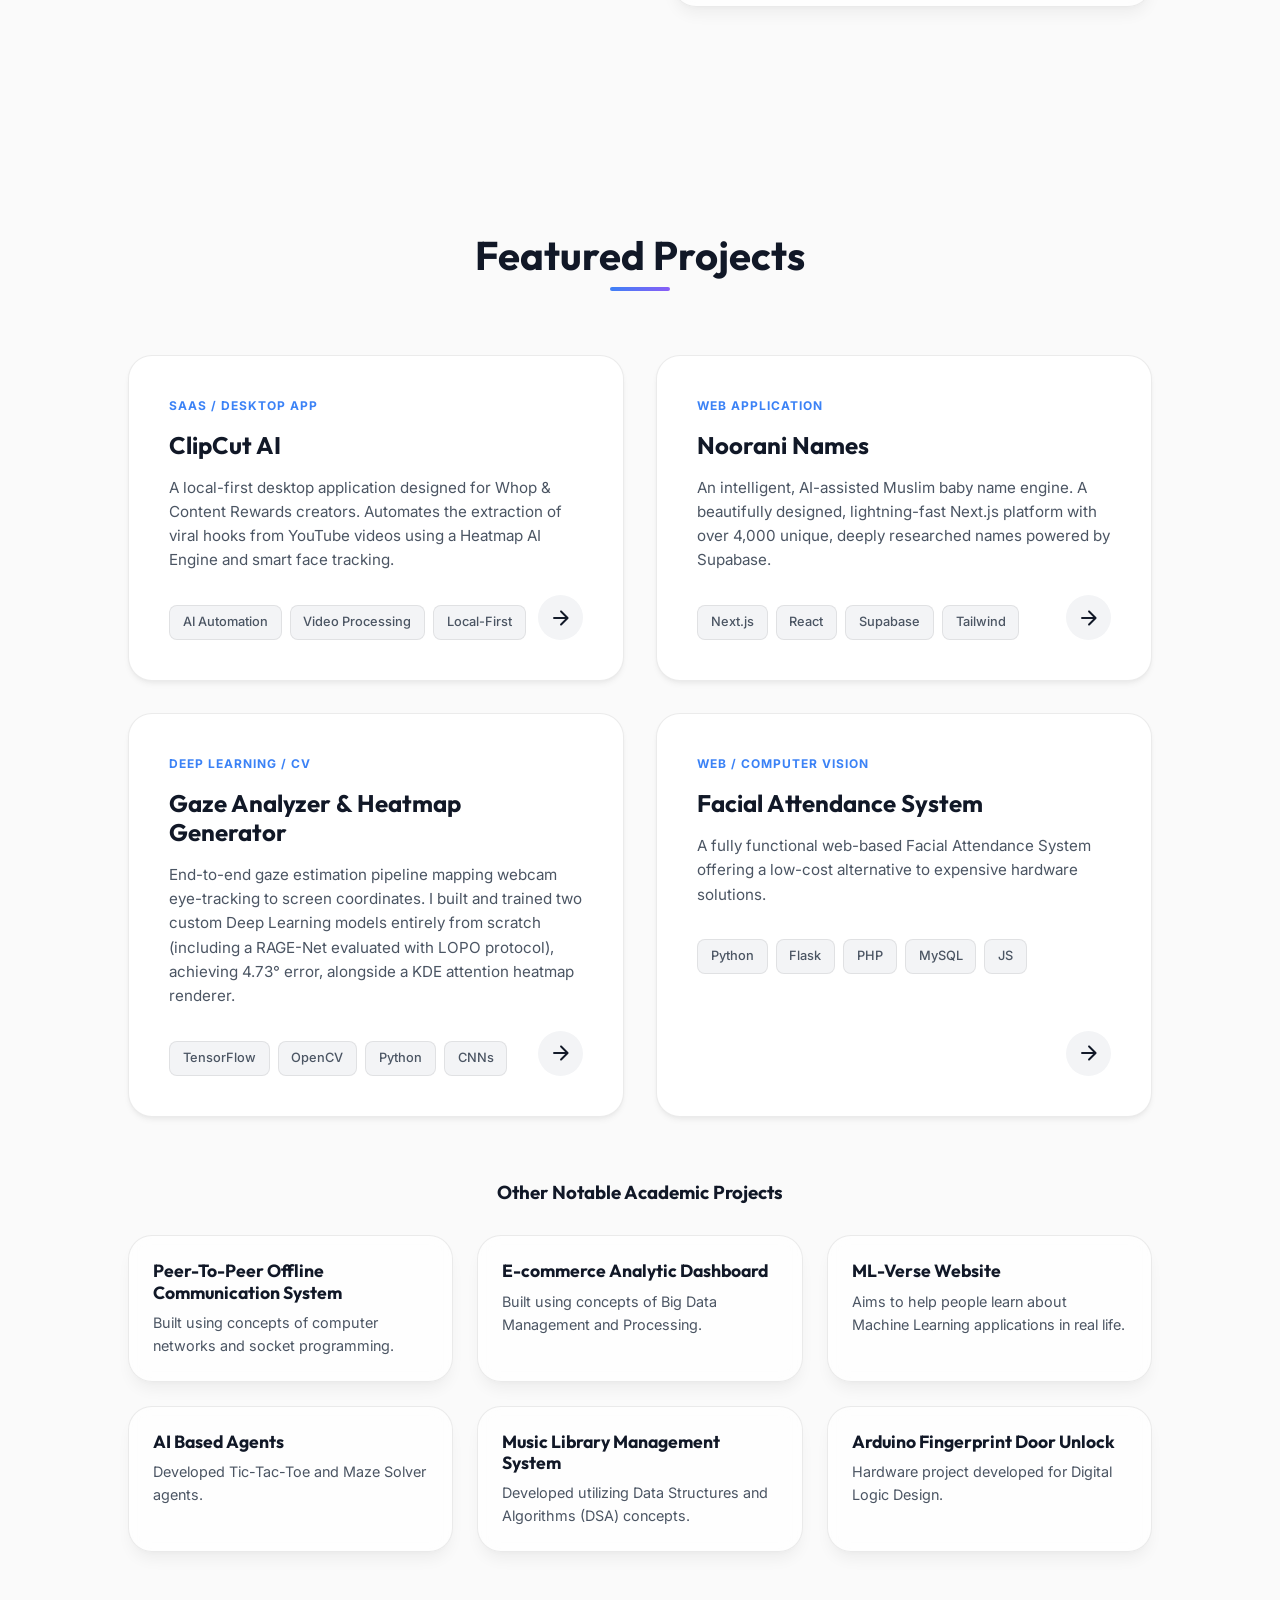
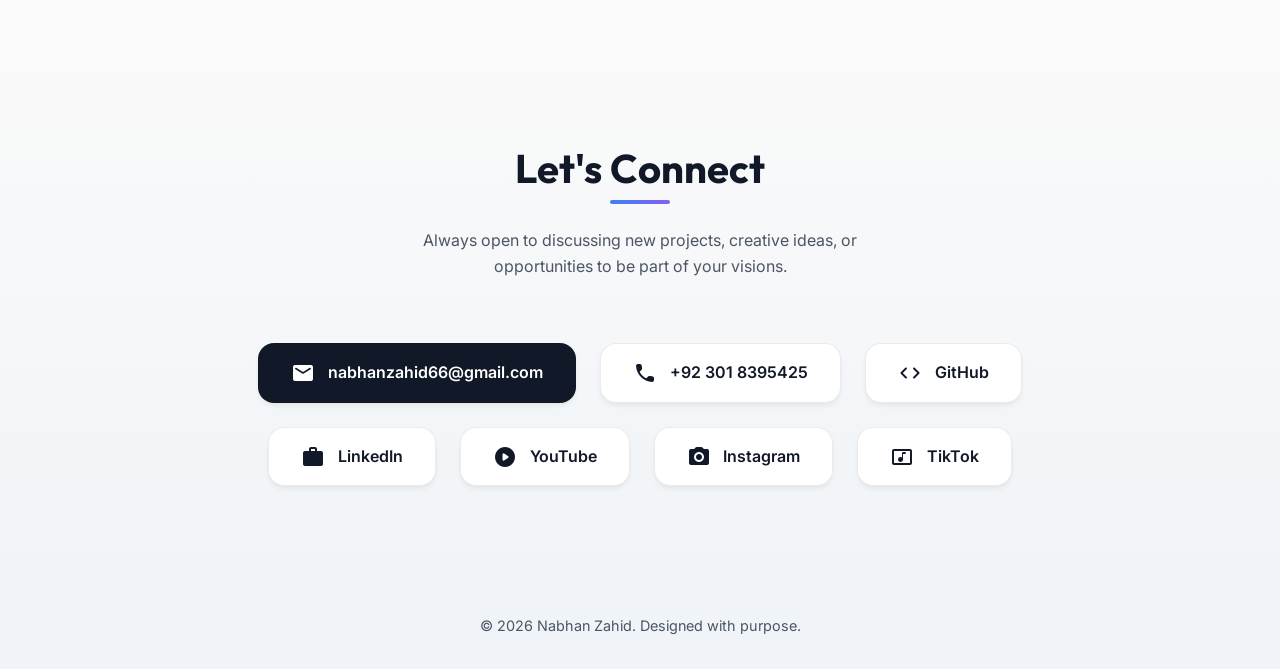
==== commit 08b440db: "Remove semester info from CGPA" ====
--- a/index.html
+++ b/index.html
@@ -178,7 +178,7 @@
           <div class="timeline-date">Oct 2023 - Present</div>
           <h4>Bachelor in Artificial Intelligence</h4>
           <p class="timeline-org">Pak-Austria Fachhochschule (Haripur, Pakistan)</p>
-          <p>CGPA: 3.72 (6th Semester).</p>
+          <p>CGPA: 3.72</p>
           <p style="margin-top: 0.5rem; font-size: 0.9rem; color: var(--text-secondary);"><strong>Relevant
               Coursework:</strong> Machine Learning, Artificial Intelligence, Artificial Neural Networks, Digital Image
             Processing, Data Structures & Algorithms, OOP, Database Systems, Computer Networks, Software Engineering,
--- a/style.css
+++ b/style.css
@@ -766,4 +766,35 @@
   section {
     padding: 4rem 5%;
   }
-}
+
+  /* Contact Grid 1-2-1-2 layout */
+  .contact-grid {
+    display: grid;
+    grid-template-columns: 1fr 1fr;
+    gap: 0.8rem;
+  }
+  
+  .contact-grid a {
+    justify-content: center;
+    padding: 0.8rem;
+    font-size: 0.85rem;
+  }
+
+  .contact-grid a:nth-child(1),
+  .contact-grid a:nth-child(4),
+  .contact-grid a:nth-child(7) {
+    grid-column: span 2;
+  }
+
+  /* Fix Project Card Icon Overlap */
+  .project-card {
+    padding: 1.5rem;
+  }
+
+  .project-link-icon {
+    bottom: 1rem;
+    right: 1rem;
+    width: 35px;
+    height: 35px;
+  }
+}
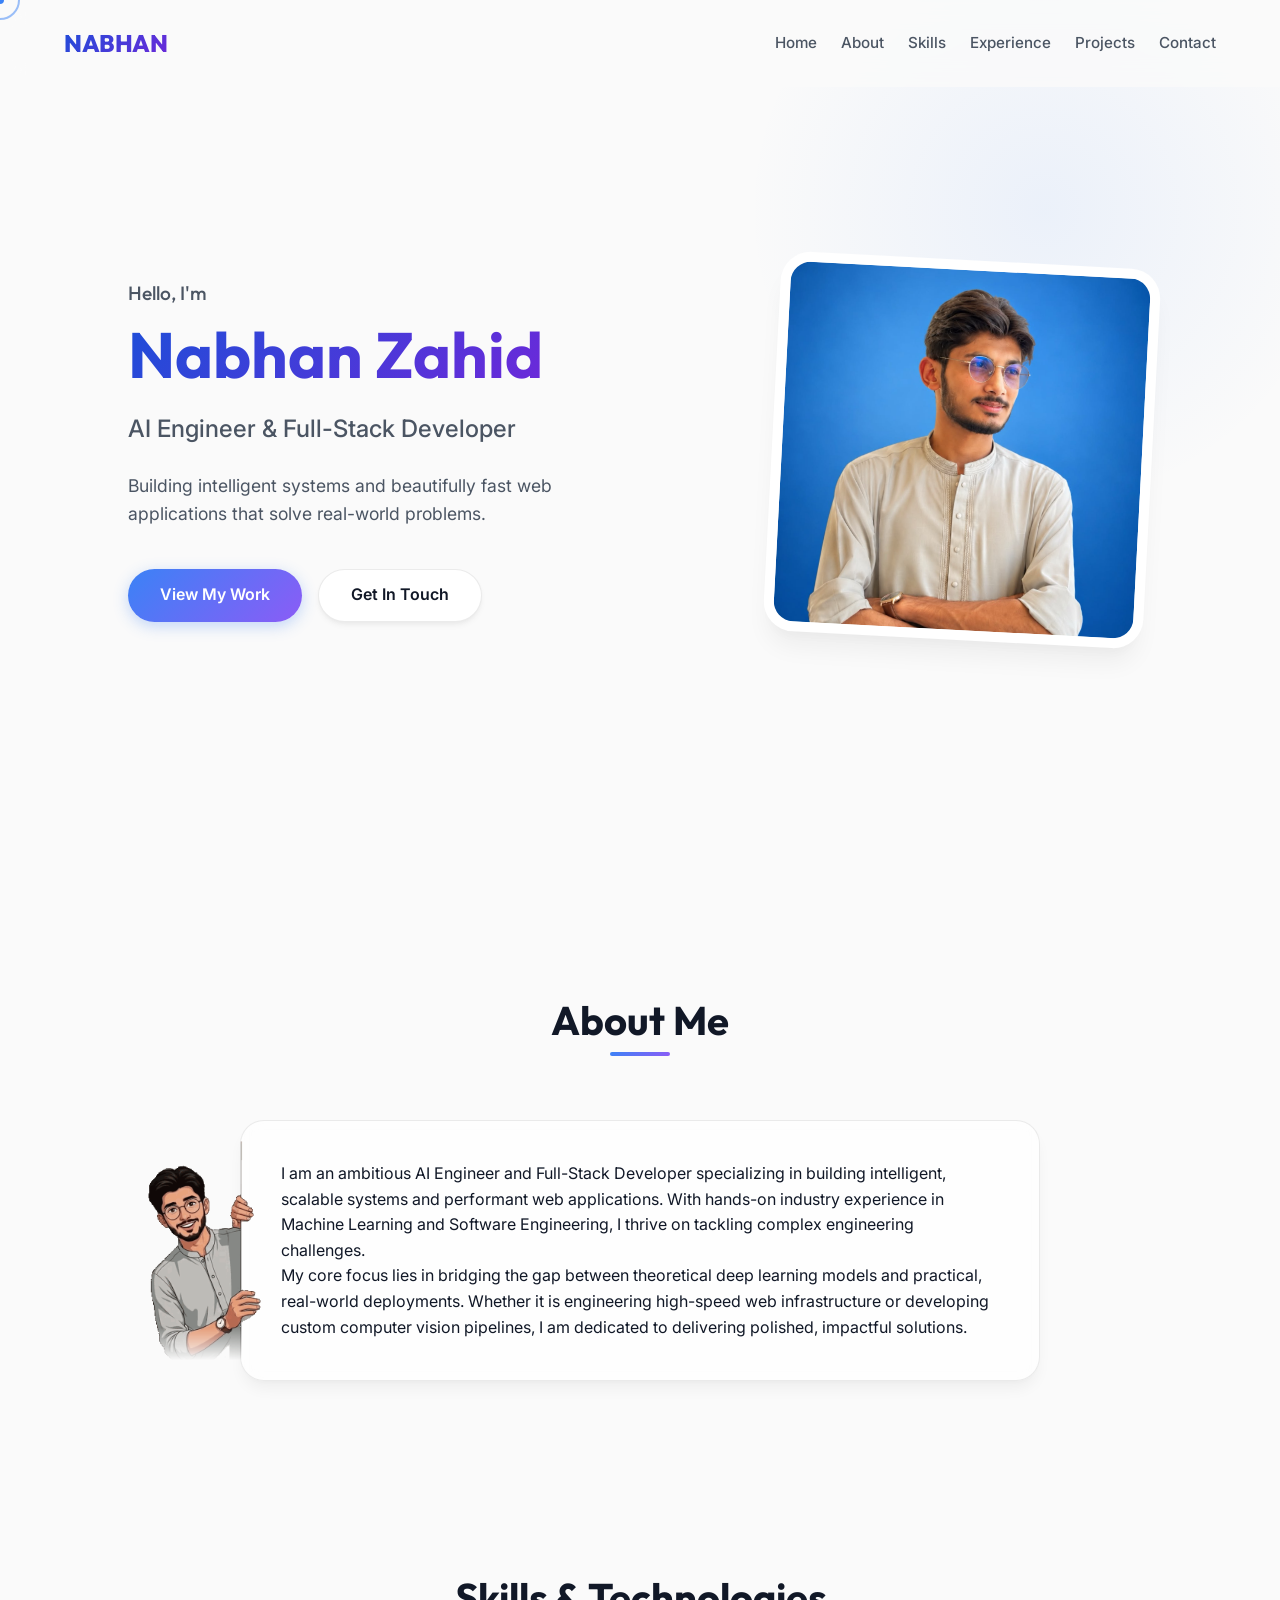
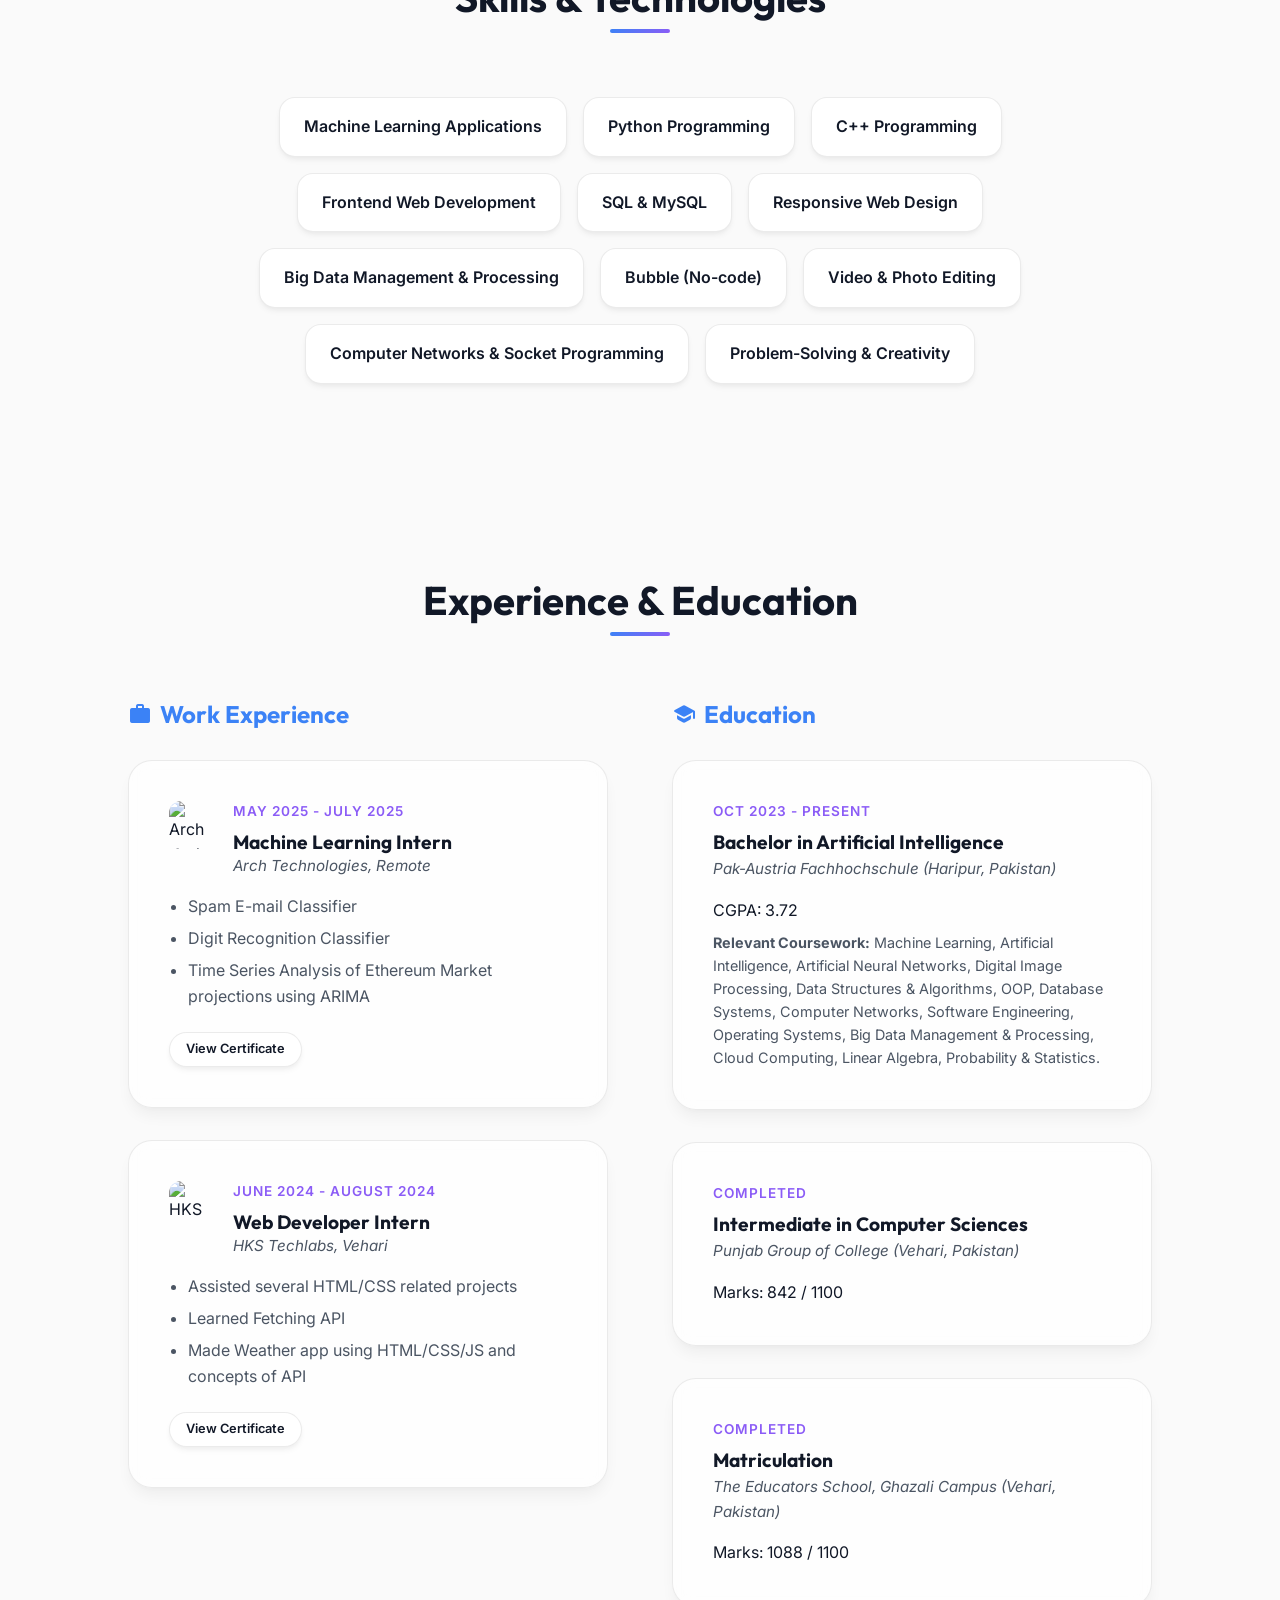
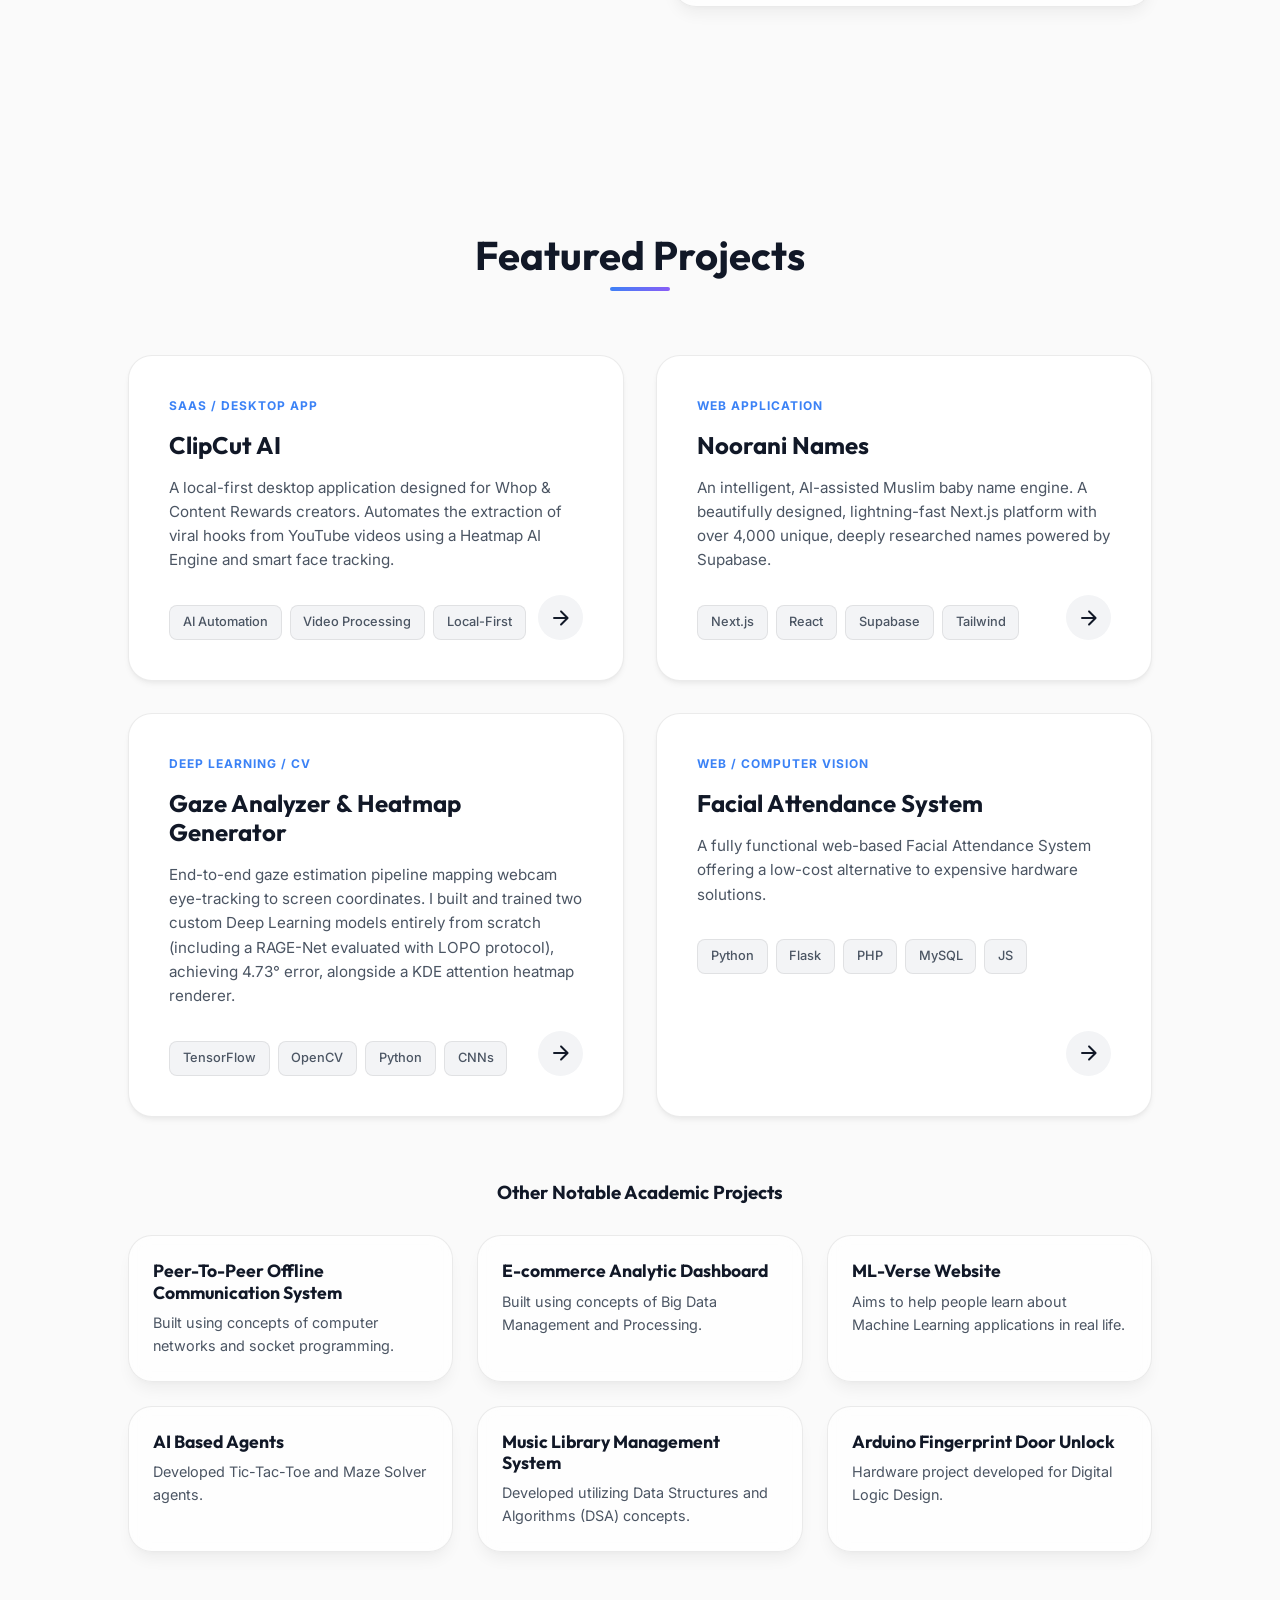
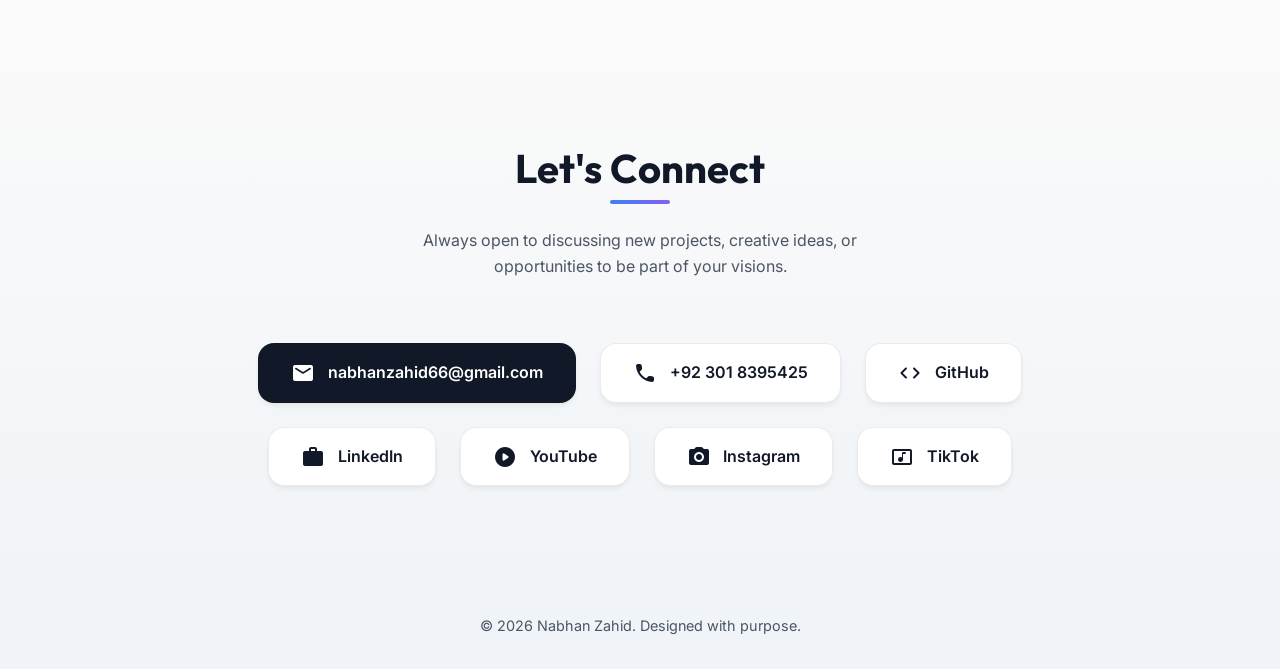
==== commit ef1c68e7: "Add JSON-LD for GEO and Advanced SEO" ====
--- a/index.html
+++ b/index.html
@@ -15,7 +15,29 @@
   <meta property="og:description" content="Nabhan Zahid's personal portfolio. Exploring my projects in Artificial Intelligence, Machine Learning, and Web Development.">
   <meta property="og:type" content="website">
   <meta property="og:image" content="Assets/profile.jpg">
-  <meta property="og:url" content="https://nabhanzahid.com/"> <!-- Placeholder, assuming domain -->
+  <meta property="og:url" content="https://portfolio-three-brown-8d577y3r4x.vercel.app/"> 
+  
+  <!-- JSON-LD Structured Data for Advanced SEO & GEO (LLM Crawlers) -->
+  <script type="application/ld+json">
+    {
+      "@context": "https://schema.org",
+      "@type": "Person",
+      "name": "Nabhan Zahid",
+      "jobTitle": "AI Engineer & Full-Stack Developer",
+      "url": "https://portfolio-three-brown-8d577y3r4x.vercel.app/",
+      "image": "https://portfolio-three-brown-8d577y3r4x.vercel.app/Assets/profile.jpg",
+      "sameAs": [
+        "https://github.com/nabhanzahid",
+        "https://www.linkedin.com/in/nabhan-zahid-28735432b",
+        "https://youtube.com/@kamalaadmi",
+        "https://www.instagram.com/nabhanzahid77",
+        "https://www.tiktok.com/@nz243"
+      ],
+      "alumniOf": "Pak-Austria Fachhochschule",
+      "knowsAbout": ["Artificial Intelligence", "Machine Learning", "Deep Learning", "Computer Vision", "Software Engineering", "Full-Stack Web Development"]
+    }
+  </script>
+
   <!-- Google Fonts -->
   <link rel="preconnect" href="https://fonts.googleapis.com">
   <link rel="preconnect" href="https://fonts.gstatic.com" crossorigin>
--- a/style.css
+++ b/style.css
@@ -683,6 +683,11 @@
     width: 140px;
     z-index: 10;
     pointer-events: none;
+    transition: var(--transition-normal);
+  }
+  
+  .about-content-wrapper:hover .mobile-peeking-avatar {
+    transform: translateY(-5px);
   }
   
   .hero {
@@ -792,9 +797,13 @@
   }
 
   .project-link-icon {
-    bottom: 1rem;
-    right: 1rem;
+    bottom: 1.5rem;
+    right: 1.5rem;
     width: 35px;
     height: 35px;
   }
-}
+  
+  .tech-stack {
+    padding-right: 3.5rem; /* Reserve space on the right so tags wrap before hitting the icon */
+  }
+}
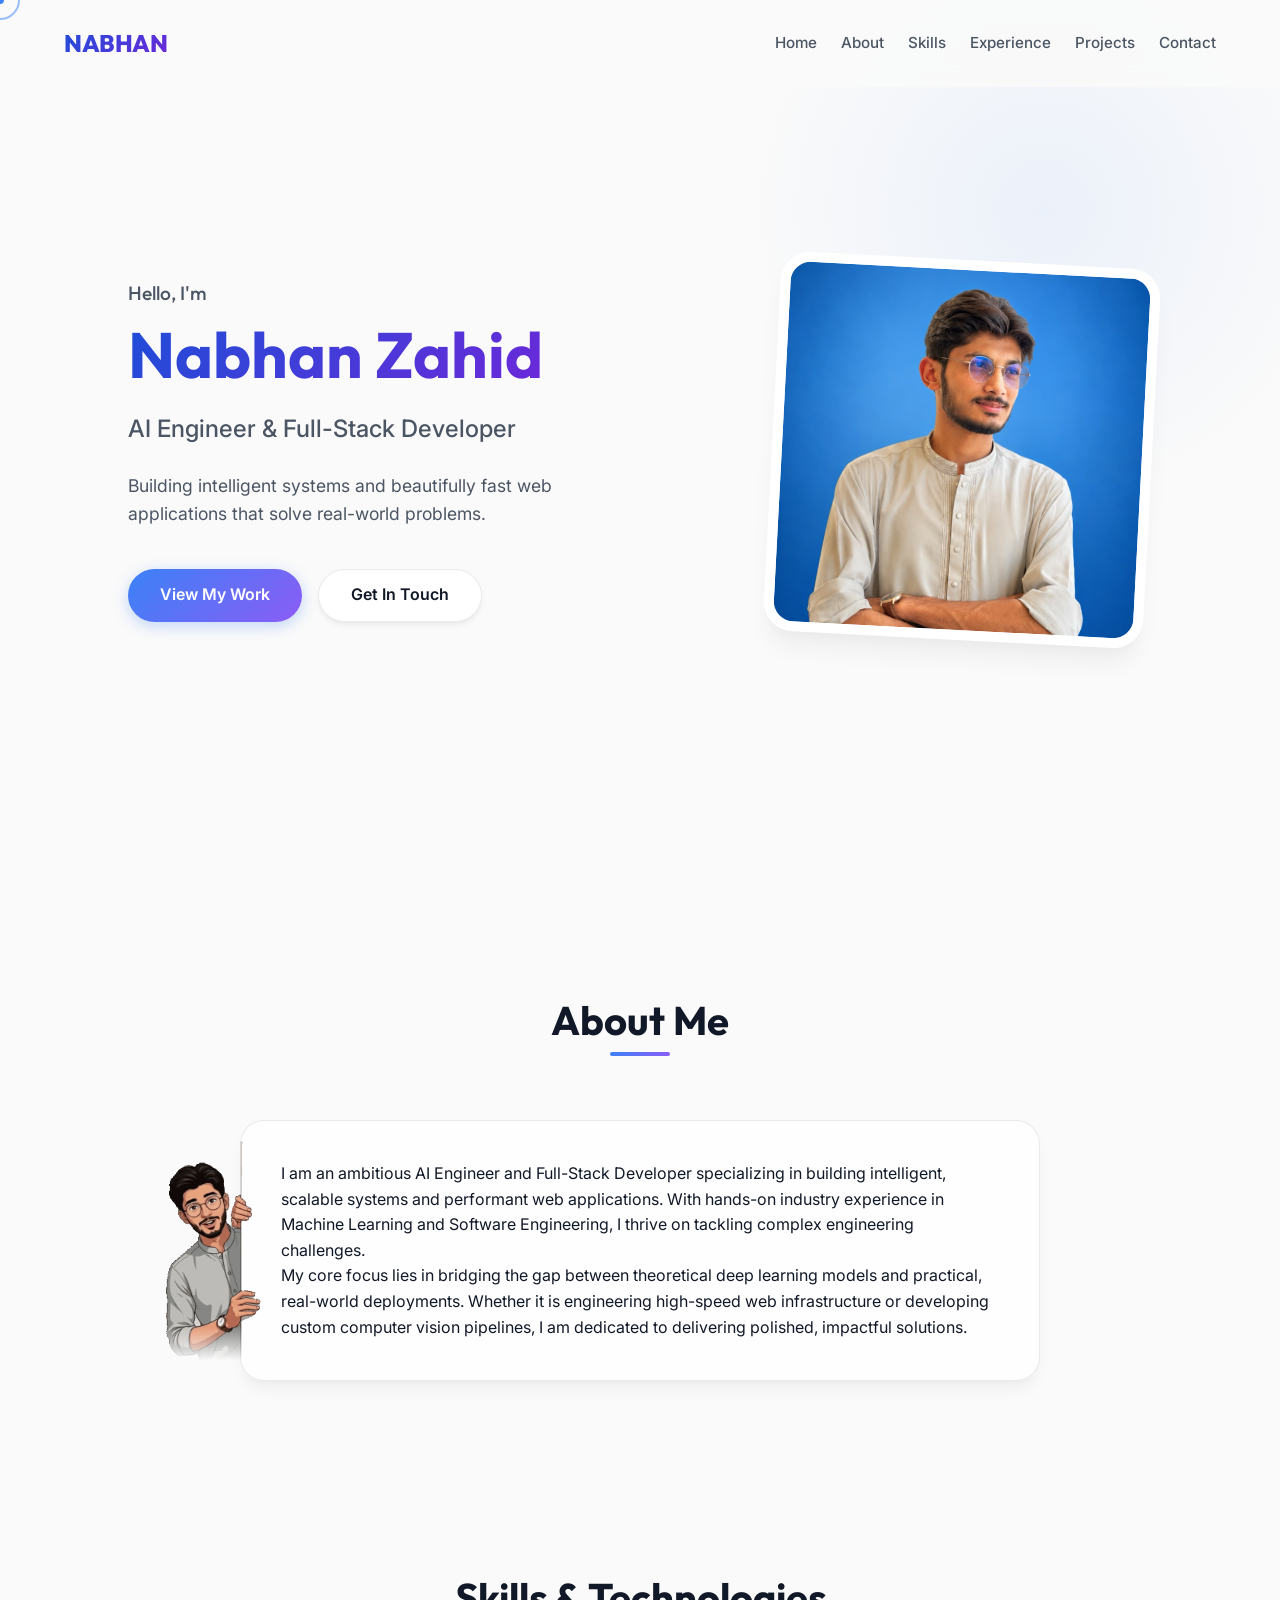
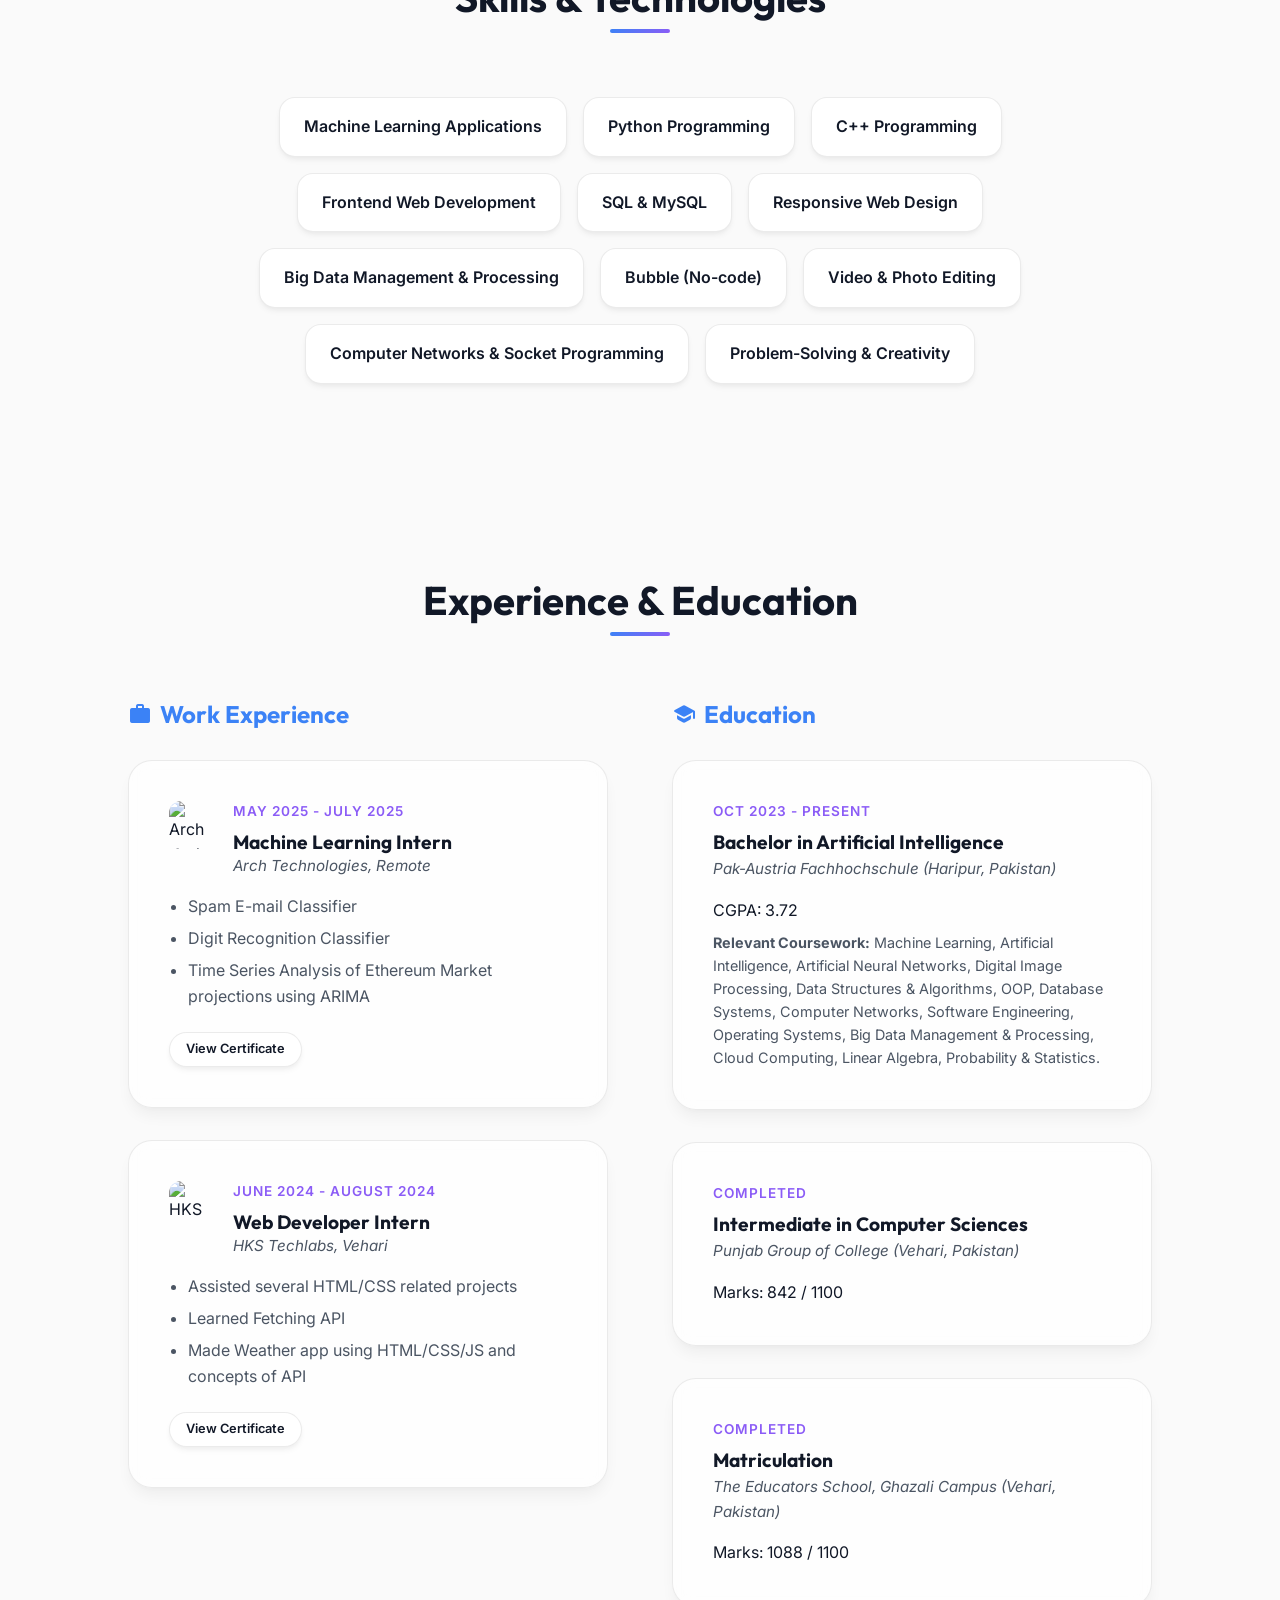
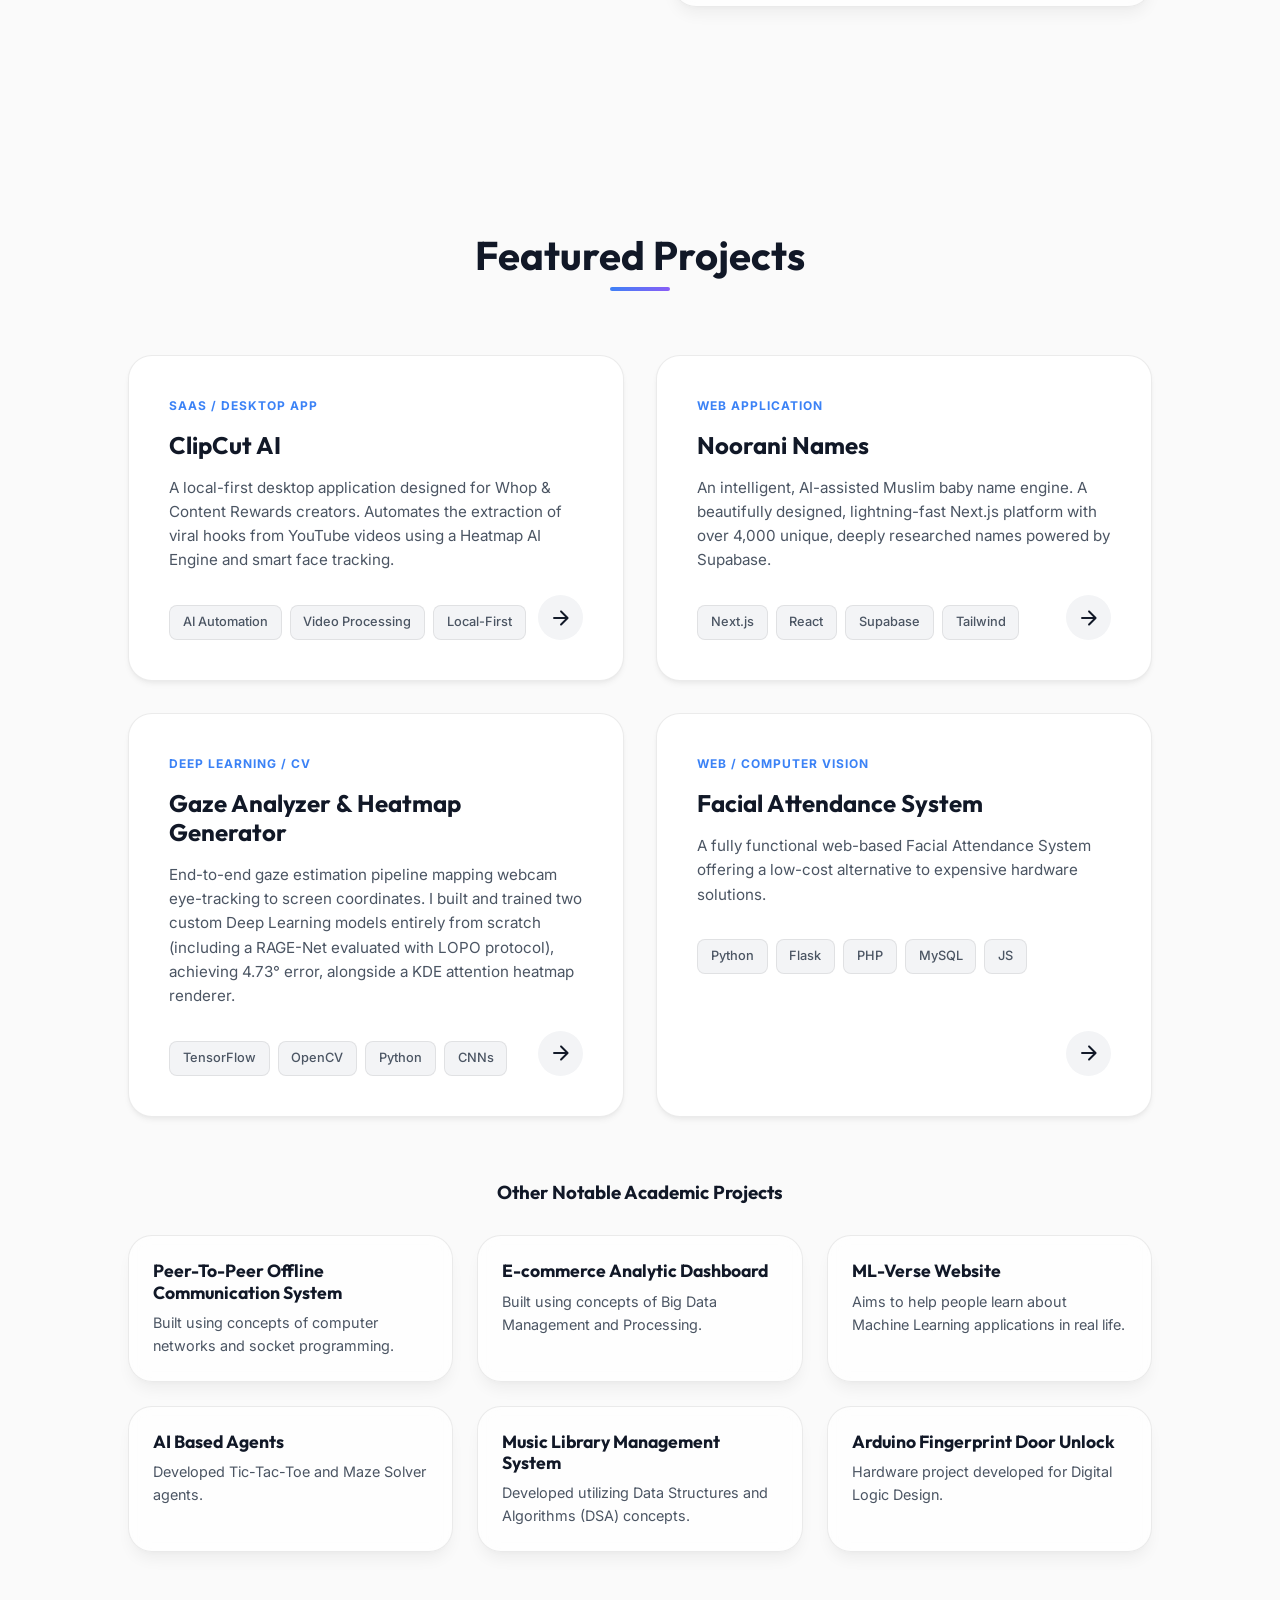
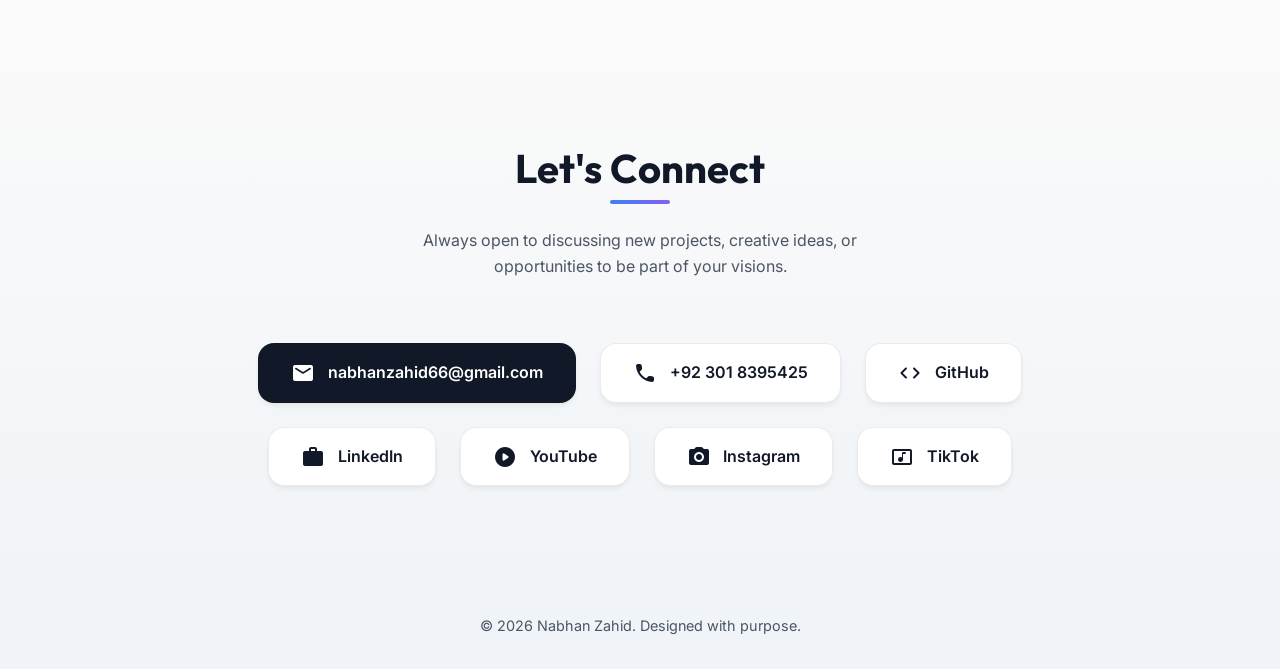
==== commit ddcb0023: "Add robots.txt and sitemap.xml for GEO optimization" ====
--- a/index.html
+++ b/index.html
@@ -15,7 +15,7 @@
   <meta property="og:description" content="Nabhan Zahid's personal portfolio. Exploring my projects in Artificial Intelligence, Machine Learning, and Web Development.">
   <meta property="og:type" content="website">
   <meta property="og:image" content="Assets/profile.jpg">
-  <meta property="og:url" content="https://portfolio-three-brown-8d577y3r4x.vercel.app/"> 
+  <meta property="og:url" content="https://nabhanzahid.vercel.app/"> 
   
   <!-- JSON-LD Structured Data for Advanced SEO & GEO (LLM Crawlers) -->
   <script type="application/ld+json">
@@ -24,8 +24,8 @@
       "@type": "Person",
       "name": "Nabhan Zahid",
       "jobTitle": "AI Engineer & Full-Stack Developer",
-      "url": "https://portfolio-three-brown-8d577y3r4x.vercel.app/",
-      "image": "https://portfolio-three-brown-8d577y3r4x.vercel.app/Assets/profile.jpg",
+      "url": "https://nabhanzahid.vercel.app/",
+      "image": "https://nabhanzahid.vercel.app/Assets/profile.jpg",
       "sameAs": [
         "https://github.com/nabhanzahid",
         "https://www.linkedin.com/in/nabhan-zahid-28735432b",
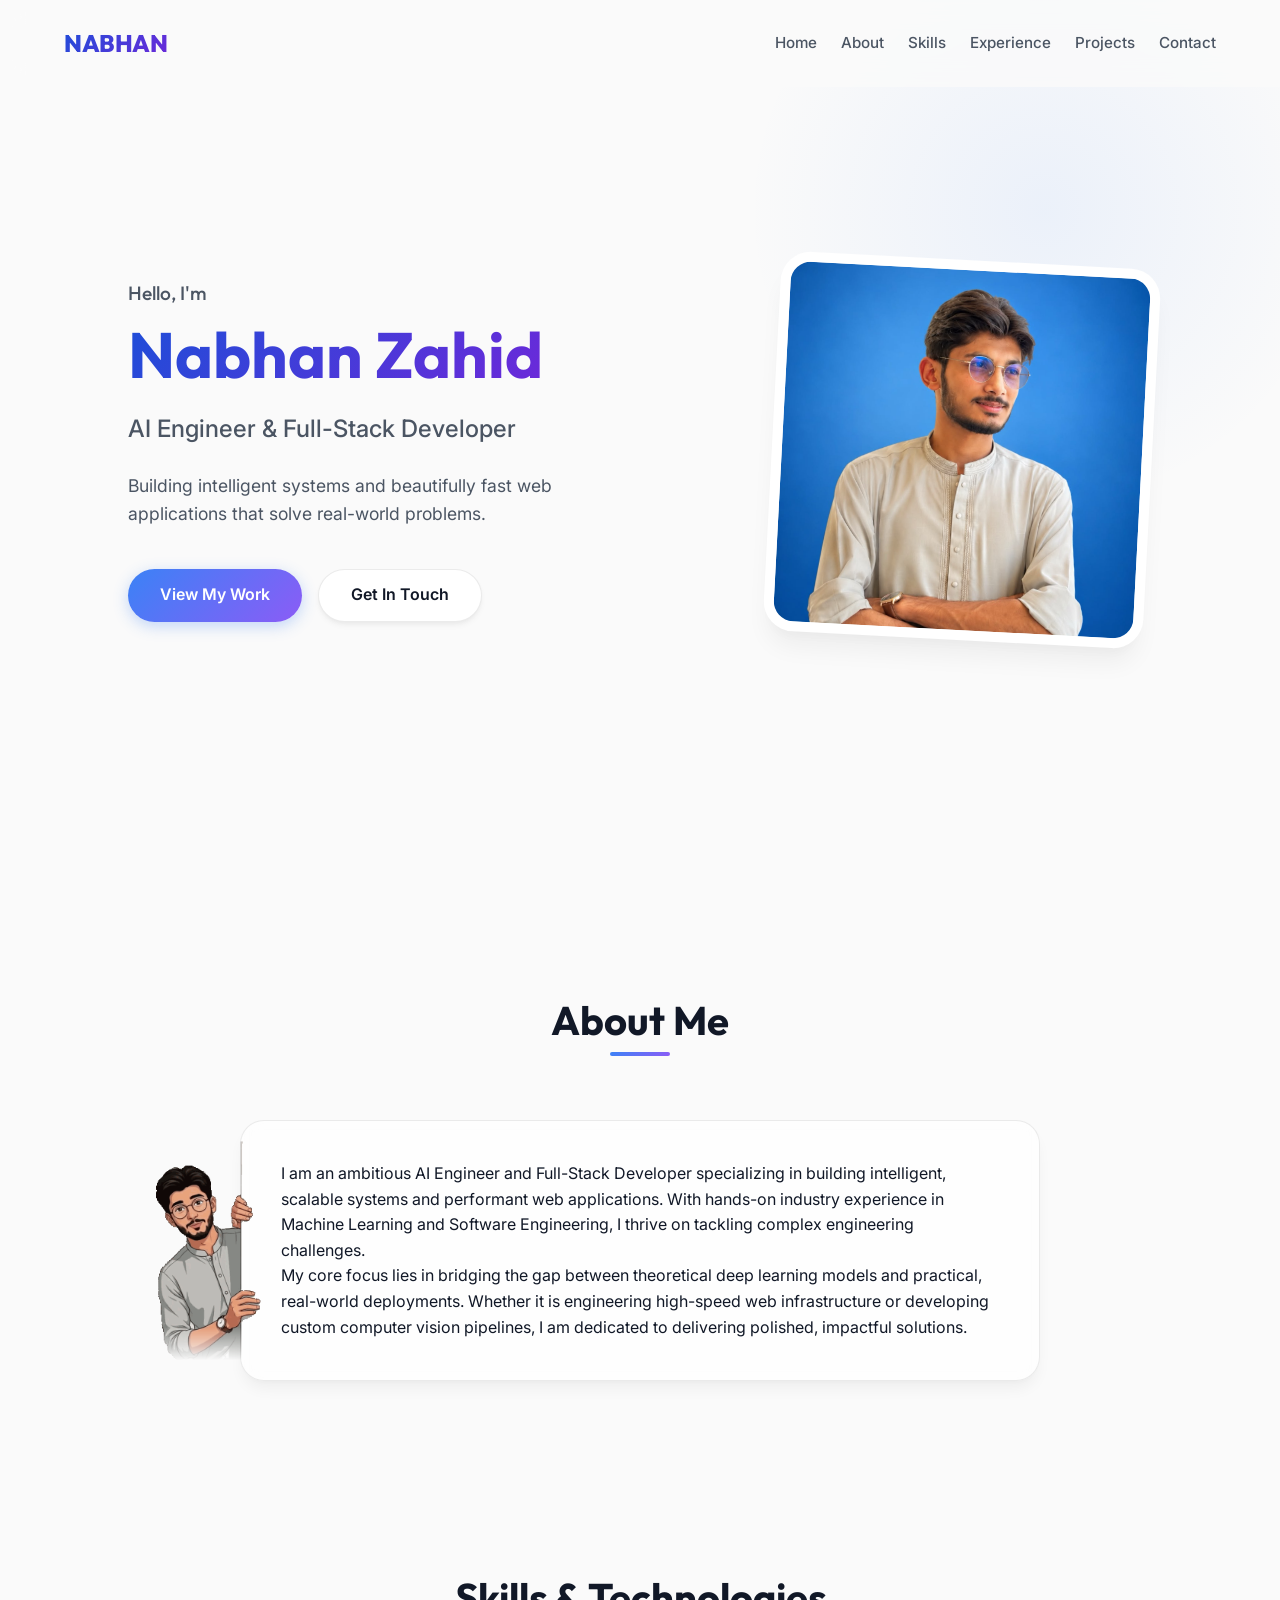
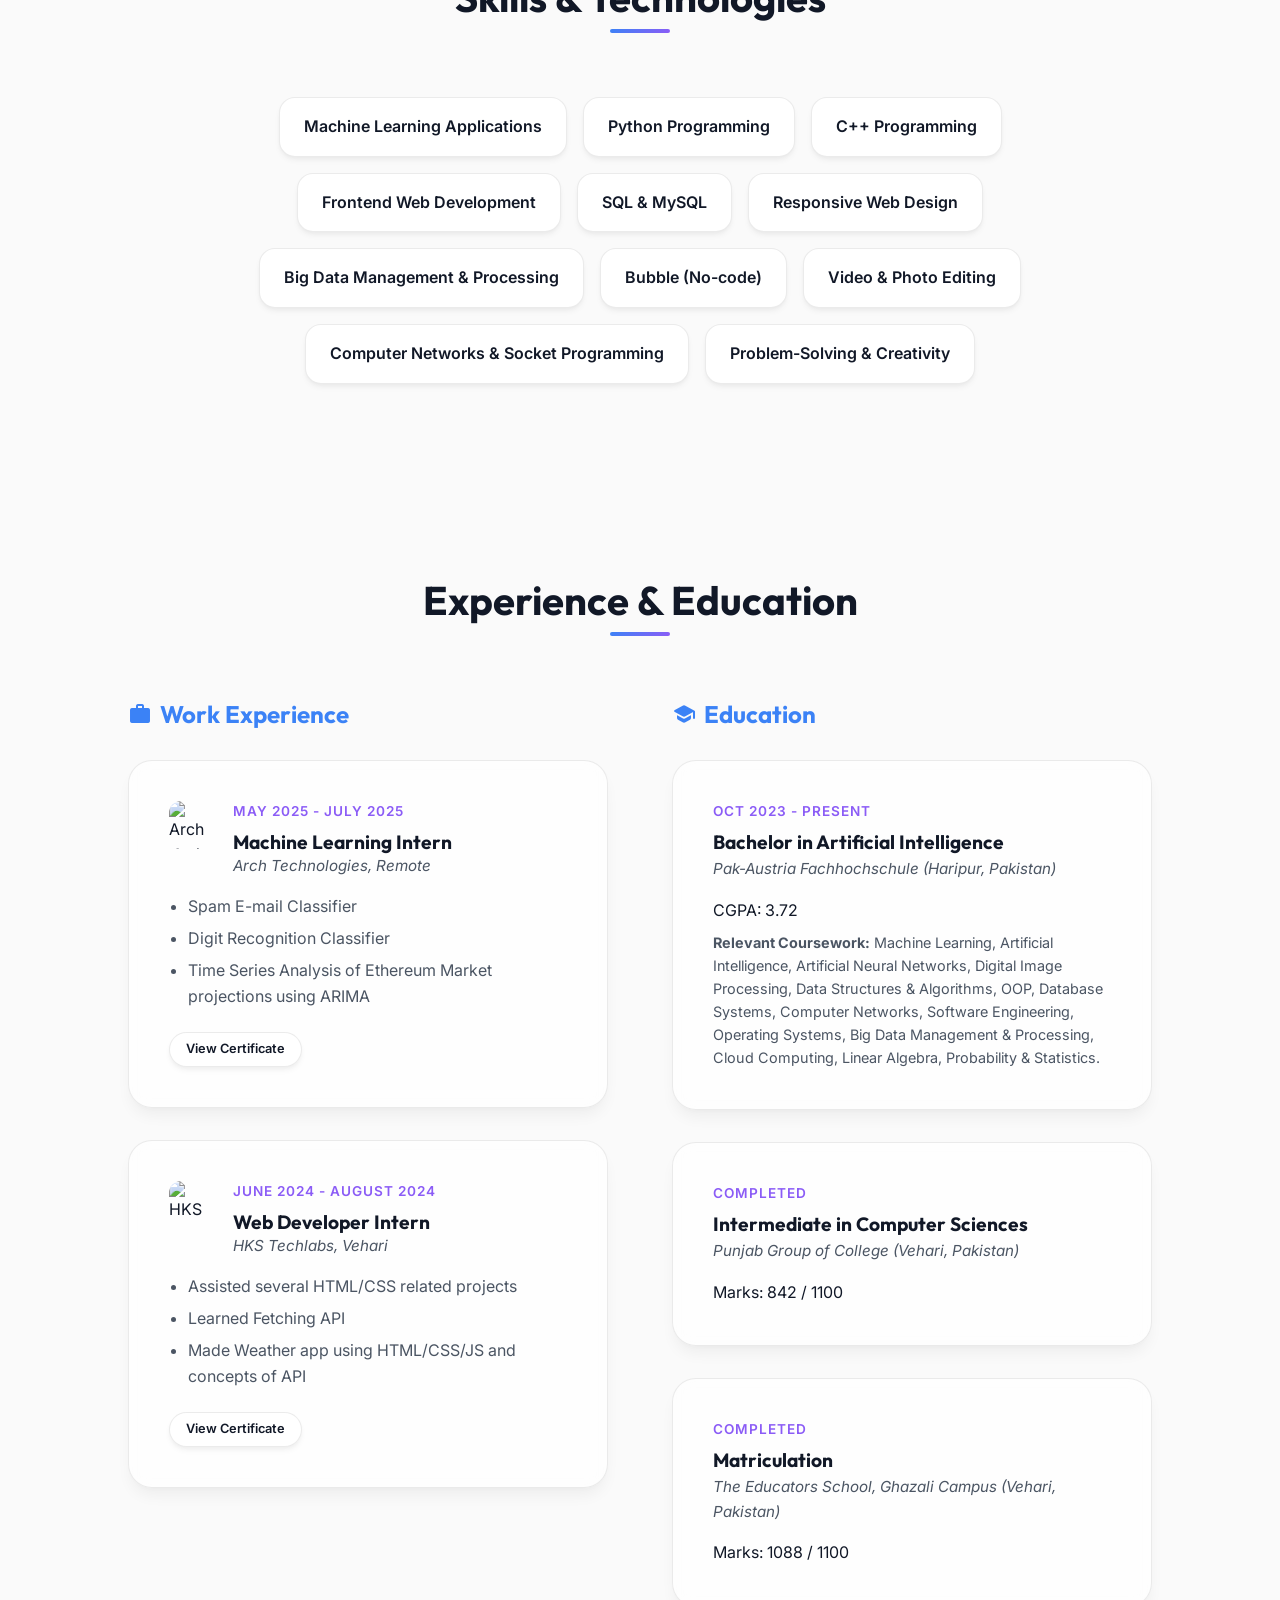
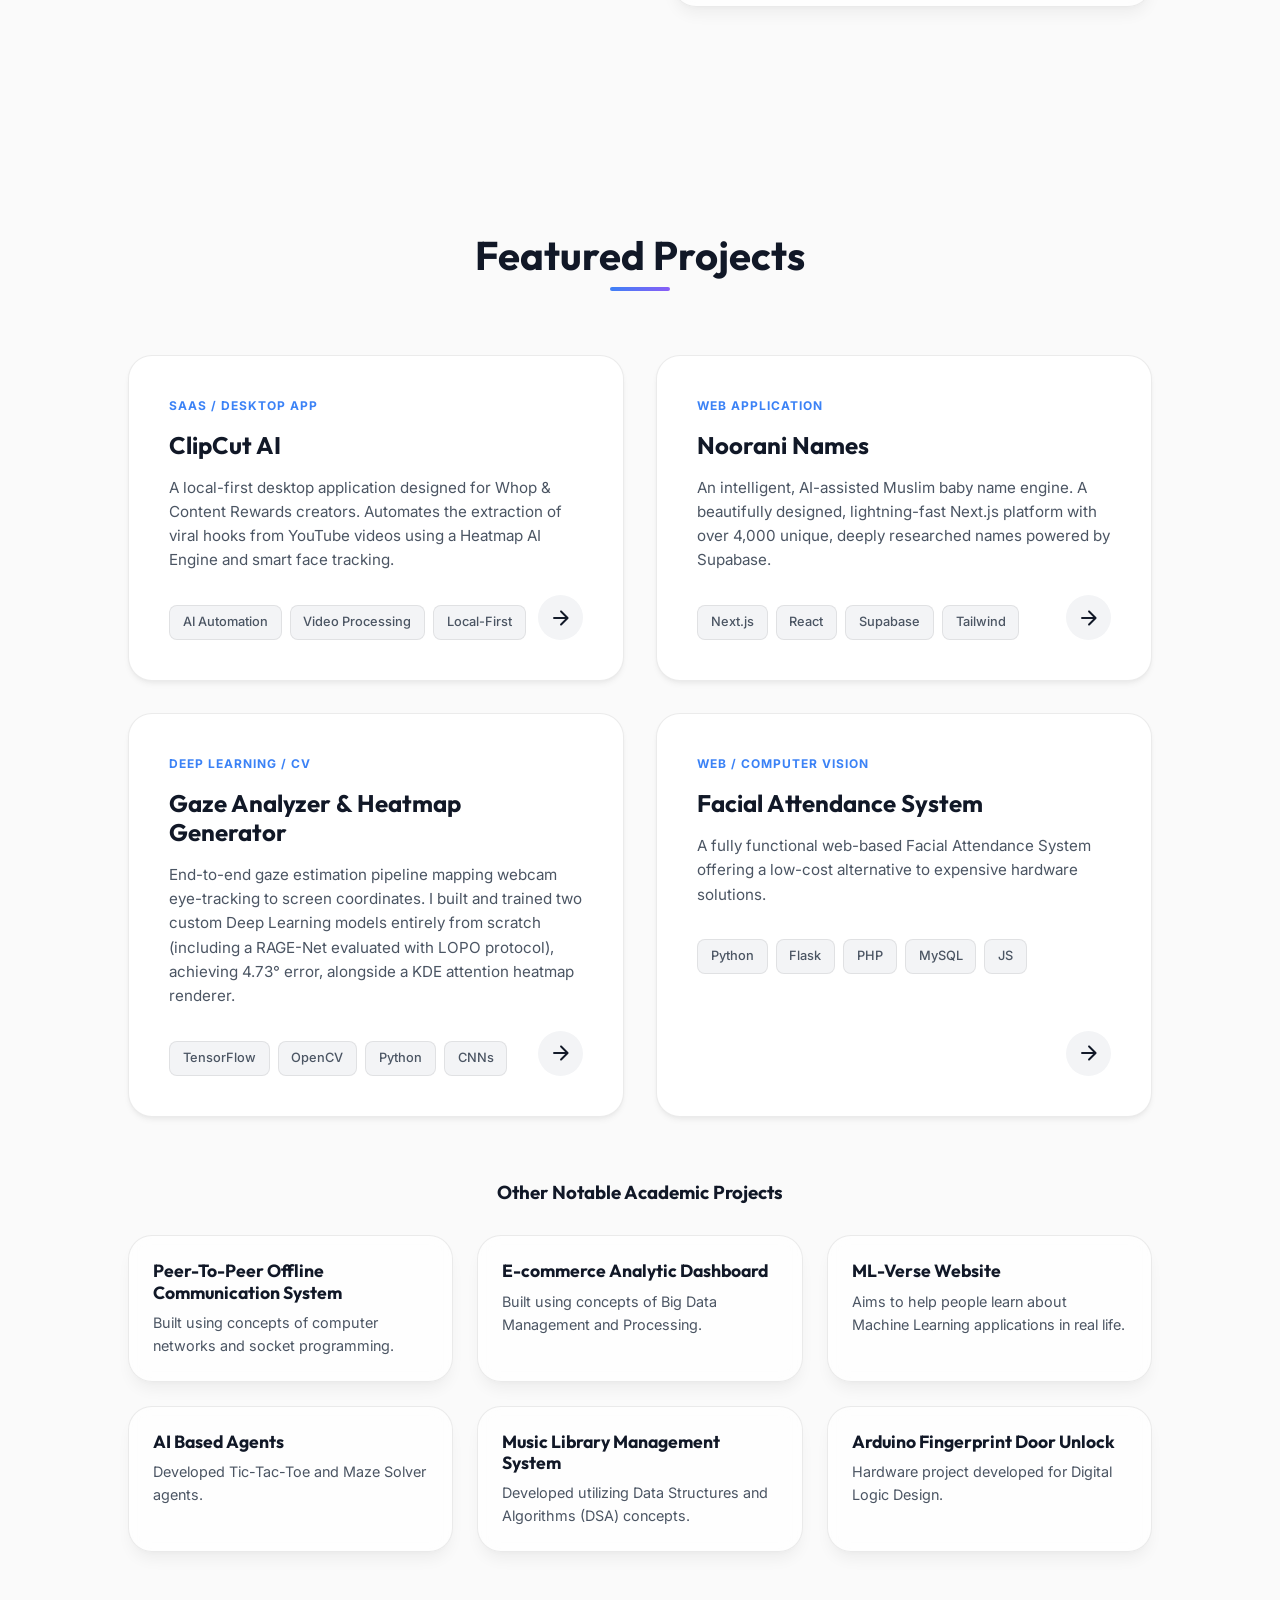
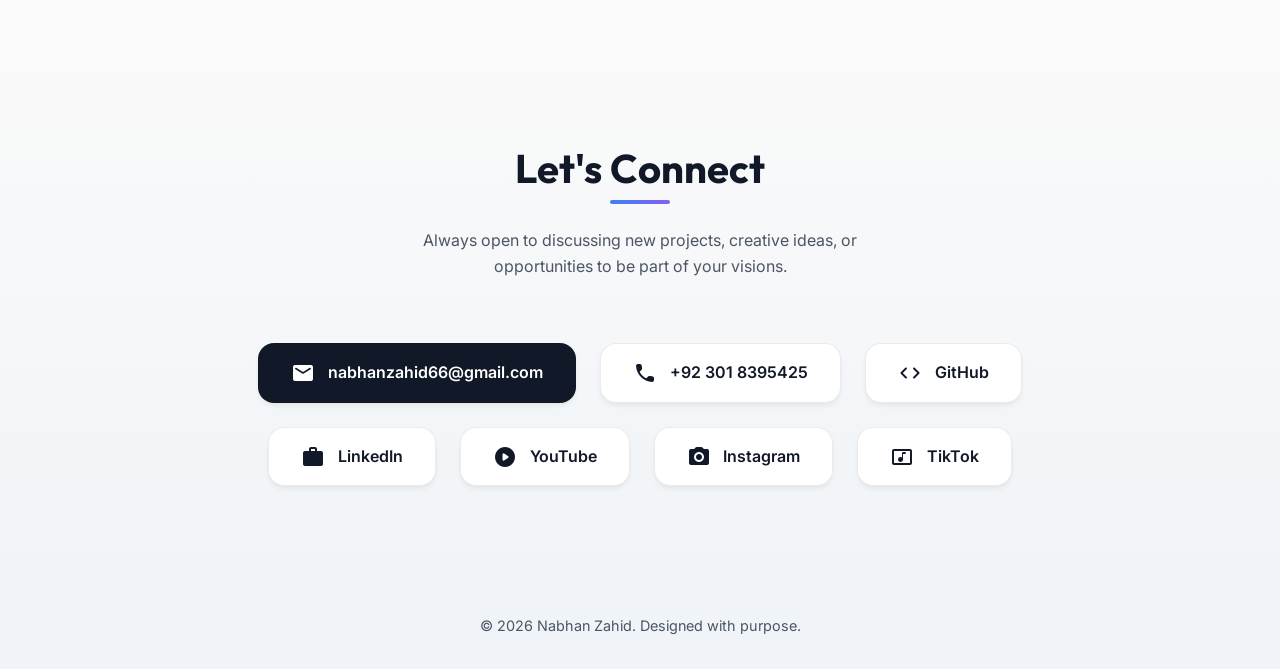
==== commit c99c6c6d: "Completely remove custom cursor from all devices" ====
--- a/index.html
+++ b/index.html
@@ -54,9 +54,7 @@
 
 <body>
 
-  <!-- Custom Cursor -->
-  <div class="cursor-dot"></div>
-  <div class="cursor-outline"></div>
+  <!-- Custom Cursor removed -->
 
   <!-- Navbar -->
   <nav class="navbar">
--- a/style.css
+++ b/style.css
@@ -40,7 +40,6 @@
 html {
   scroll-behavior: smooth;
   scroll-padding-top: 30px;
-  cursor: none; /* For custom cursor */
 }
 
 body {
@@ -59,29 +58,6 @@
   line-height: 1.2;
 }
 
-/* --- CUSTOM CURSOR --- */
-.cursor-dot, .cursor-outline {
-  position: fixed;
-  top: 0;
-  left: 0;
-  transform: translate(-50%, -50%);
-  border-radius: 50%;
-  z-index: 9999;
-  pointer-events: none;
-}
-
-.cursor-dot {
-  width: 8px;
-  height: 8px;
-  background-color: var(--accent-primary);
-}
-
-.cursor-outline {
-  width: 40px;
-  height: 40px;
-  border: 2px solid rgba(59, 130, 246, 0.5);
-  transition: width 0.2s, height 0.2s, background-color 0.2s;
-}
 
 /* --- NAVBAR --- */
 .navbar {
